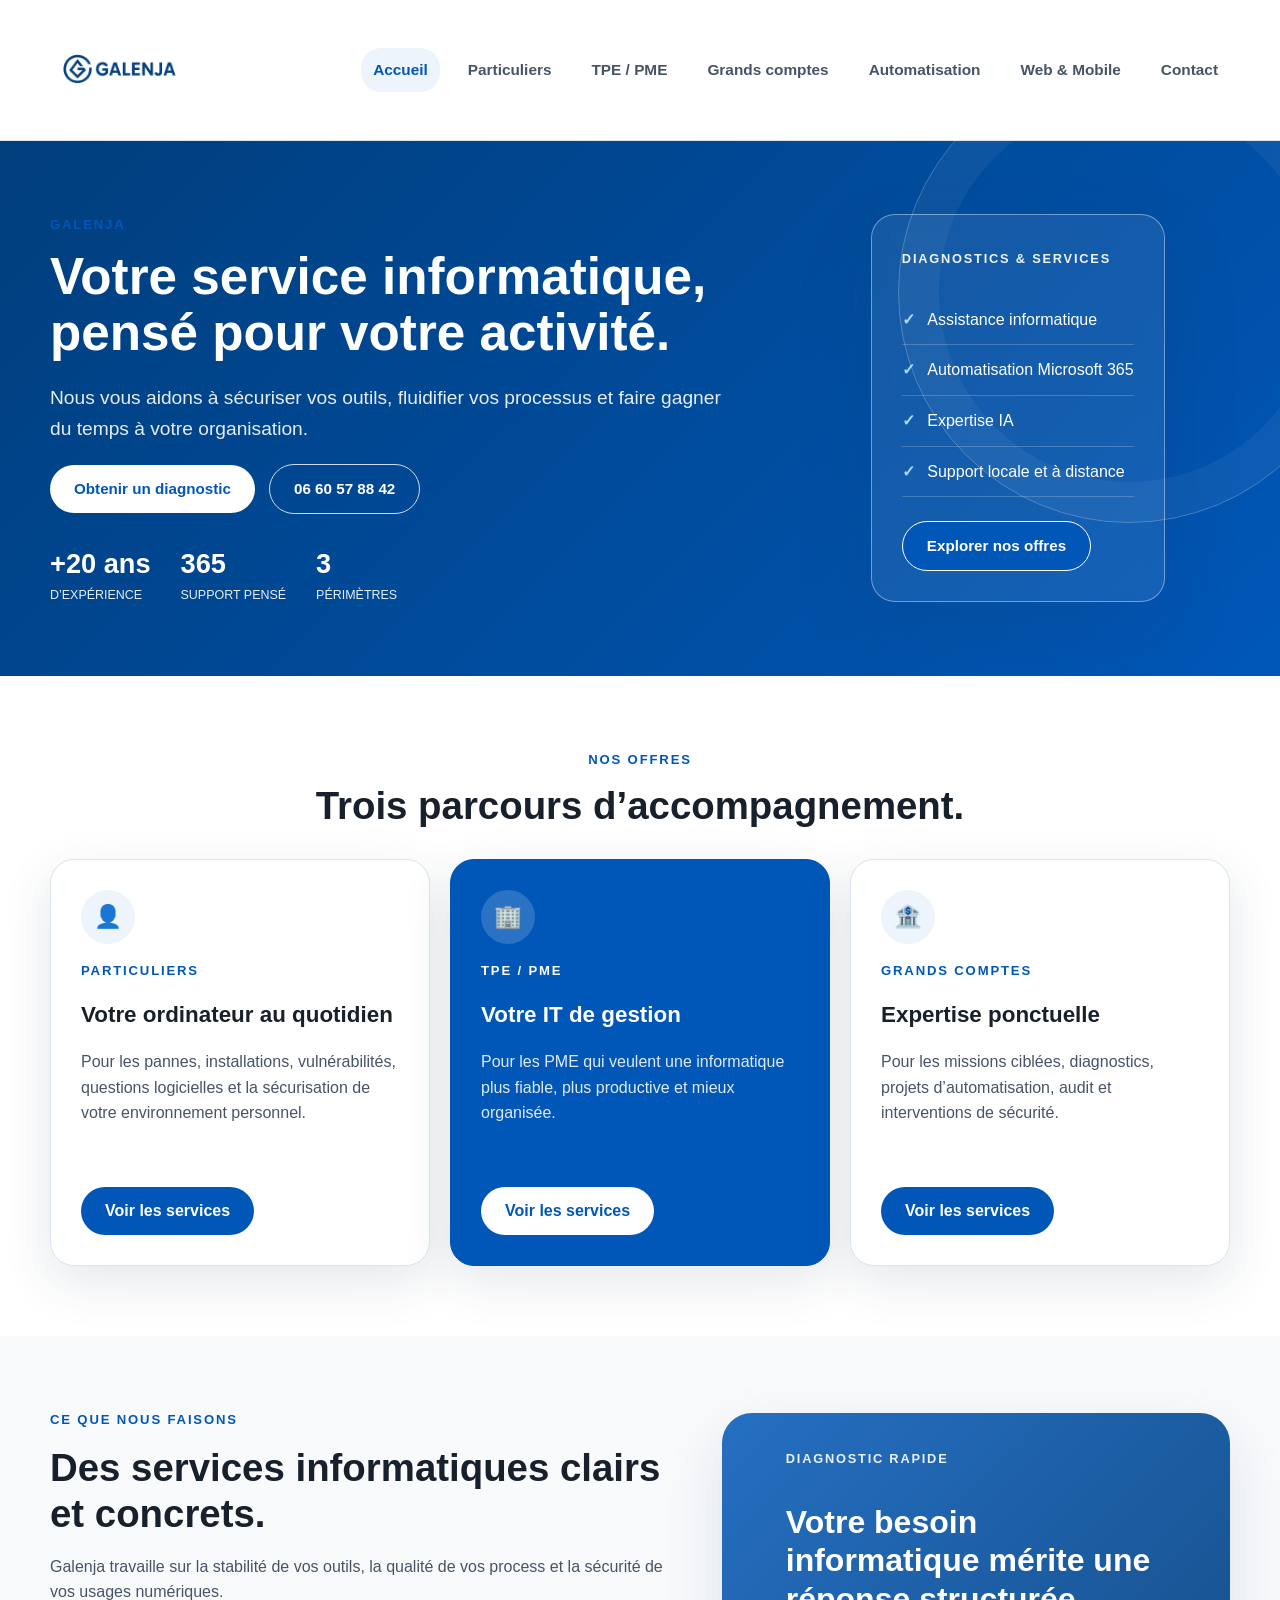
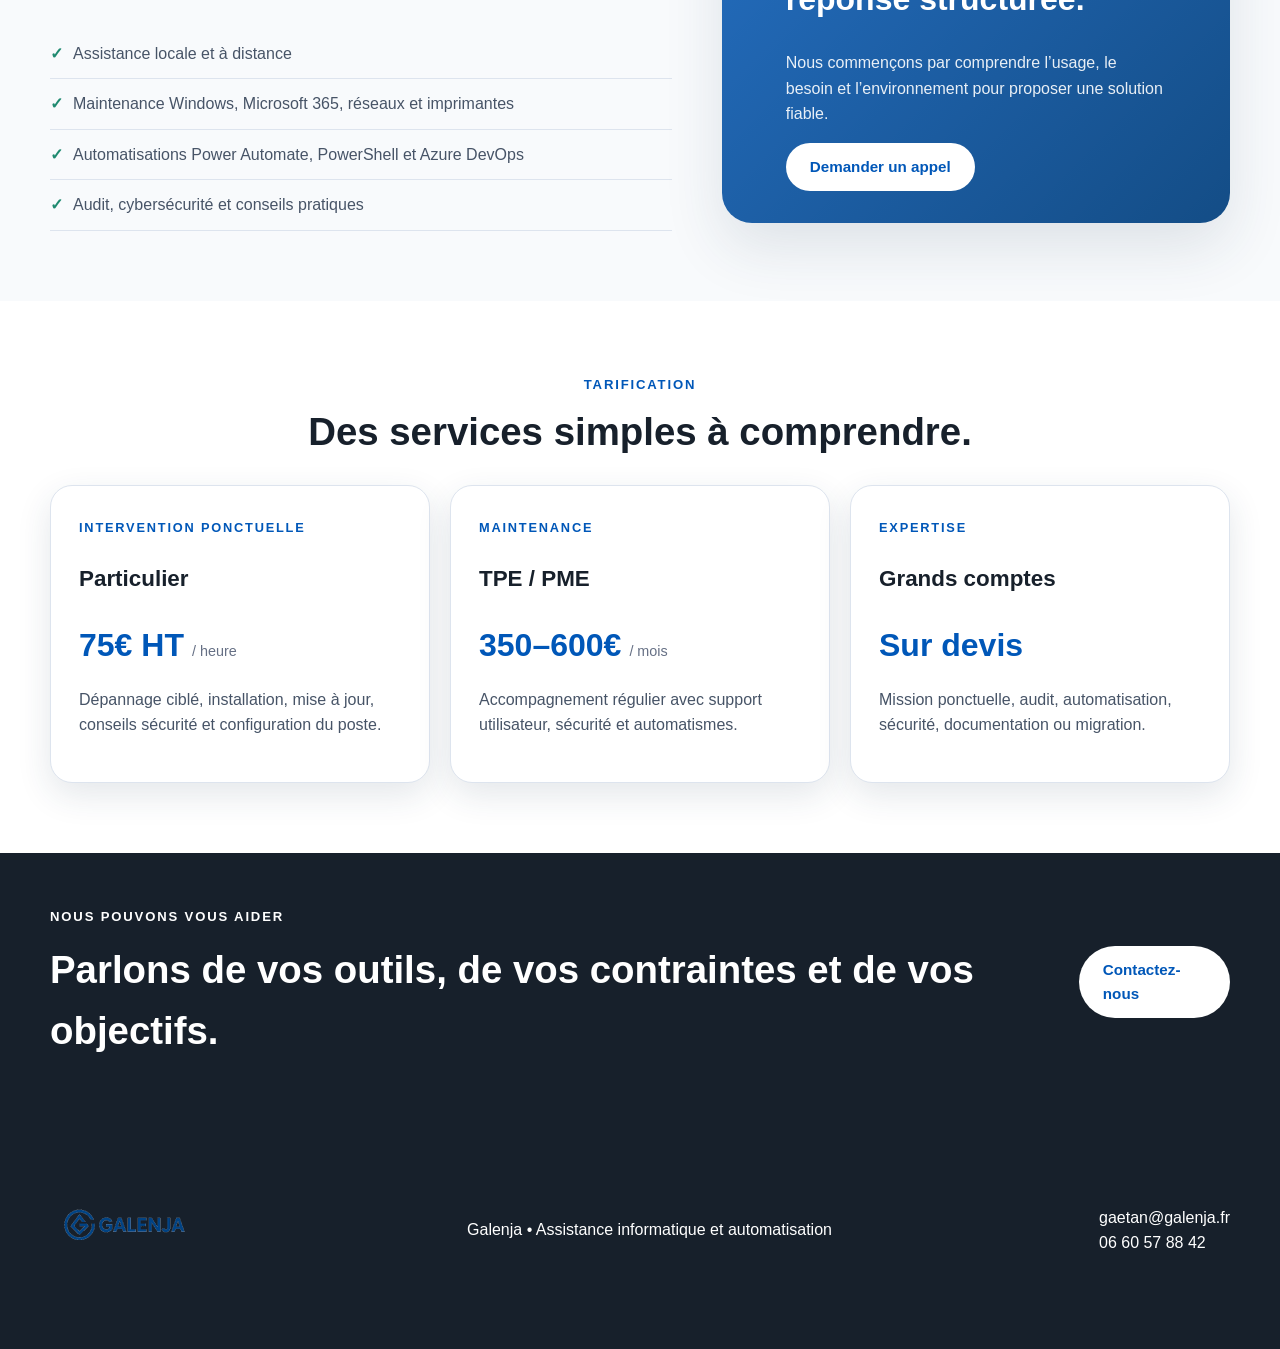
==== index.html @ 0aceab32 "Site update: services, tarifs, navigation, ajout Web & Mobile" ====
<!doctype html>
<html lang="fr">
<head>
  <meta charset="utf-8"/>
  <meta name="viewport" content="width=device-width, initial-scale=1"/>
  <meta name="description" content="Galenja accompagne les particuliers, les TPE/PME et les grands comptes avec des services informatiques, sécurité, assistance locale et automatisation Microsoft 365."/>
  <title>Galenja — Services informatiques</title>
  <link rel="stylesheet" href="styles.css"/>
</head>
<body>
<header class="site-header">
  <div class="container nav-wrap">
    <a class="brand" href="index.html" aria-label="Galenja">
      <img src="assets/img/logo.png" alt="Galenja"/>
    </a>
    <nav class="main-nav" aria-label="Navigation principale">
      <a class="active" href="index.html">Accueil</a>
      <a href="particuliers.html">Particuliers</a>
      <a href="tpe-pme.html">TPE / PME</a>
      <a href="grands-comptes.html">Grands comptes</a>
      <a href="automation.html">Automatisation</a>
      <a href="web-mobile-social.html">Web & Mobile</a>
      <a href="contact.html">Contact</a>
    </nav>
  </div>
</header>

<section class="hero">
  <div class="container hero-grid">
    <div class="hero-copy">
      <span class="label">Galenja</span>
      <h1>Votre service informatique, pensé pour votre activité.</h1>
      <p class="hero-lead">Nous vous aidons à sécuriser vos outils, fluidifier vos processus et faire gagner du temps à votre organisation.</p>
      <div class="hero-actions">
        <a class="btn btn-primary" href="contact.html">Obtenir un diagnostic</a>
        <a class="btn btn-ghost" href="tel:+33660578842">06 60 57 88 42</a>
      </div>
      <div class="hero-proof">
        <span><strong>+20 ans</strong><small>d’expérience</small></span>
        <span><strong>365</strong><small>support pensé</small></span>
        <span><strong>3</strong><small>périmètres</small></span>
      </div>
    </div>
    <div class="hero-panel">
      <div class="hero-panel-card">
        <span class="mini-title">Diagnostics & services</span>
        <ul class="check-list">
          <li>Assistance informatique</li>
          <li>Automatisation Microsoft 365</li>
          <li>Expertise IA</li>
          <li>Support locale et à distance</li>
        </ul>
        <a class="btn btn-secondary" href="particuliers.html">Explorer nos offres</a>
      </div>
    </div>
  </div>
</section>

<main>
  <section class="section">
    <div class="container">
      <div class="section-head centered">
        <span class="label">Nos offres</span>
        <h2>Trois parcours d’accompagnement.</h2>
      </div>
      <div class="segment-grid">
        <article class="segment-card">
          <span class="segment-icon">👤</span>
          <span class="segment-label">Particuliers</span>
          <h3>Votre ordinateur au quotidien</h3>
          <p>Pour les pannes, installations, vulnérabilités, questions logicielles et la sécurisation de votre environnement personnel.</p>
          <a class="card-link" href="particuliers.html">Voir les services</a>
        </article>

        <article class="segment-card highlighted">
          <span class="segment-icon">🏢</span>
          <span class="segment-label">TPE / PME</span>
          <h3>Votre IT de gestion</h3>
          <p>Pour les PME qui veulent une informatique plus fiable, plus productive et mieux organisée.</p>
          <a class="card-link light" href="tpe-pme.html">Voir les services</a>
        </article>

        <article class="segment-card">
          <span class="segment-icon">🏦</span>
          <span class="segment-label">Grands comptes</span>
          <h3>Expertise ponctuelle</h3>
          <p>Pour les missions ciblées, diagnostics, projets d’automatisation, audit et interventions de sécurité.</p>
          <a class="card-link" href="grands-comptes.html">Voir les services</a>
        </article>
      </div>
    </div>
  </section>

  <section class="section alt-bg">
    <div class="container two-column">
      <div>
        <span class="label">Ce que nous faisons</span>
        <h2>Des services informatiques clairs et concrets.</h2>
        <p>Galenja travaille sur la stabilité de vos outils, la qualité de vos process et la sécurité de vos usages numériques.</p>
        <ul class="feature-list">
          <li>Assistance locale et à distance</li>
          <li>Maintenance Windows, Microsoft 365, réseaux et imprimantes</li>
          <li>Automatisations Power Automate, PowerShell et Azure DevOps</li>
          <li>Audit, cybersécurité et conseils pratiques</li>
        </ul>
      </div>
      <div class="image-card">
        <div class="image-text">
          <span class="mini-title">Diagnostic rapide</span>
          <h3>Votre besoin informatique mérite une réponse structurée.</h3>
          <p>Nous commençons par comprendre l’usage, le besoin et l’environnement pour proposer une solution fiable.</p>
          <a class="btn btn-primary compact" href="contact.html">Demander un appel</a>
        </div>
      </div>
    </div>
  </section>

  <section class="section">
    <div class="container">
      <div class="section-head centered">
        <span class="label">Tarification</span>
        <h2>Des services simples à comprendre.</h2>
      </div>
      <div class="pricing-grid">
        <article class="price-card">
          <span class="price-label">Intervention ponctuelle</span>
          <h3>Particulier</h3>
          <div class="price"><span>75€ HT</span><small>/ heure</small></div>
          <p>Dépannage ciblé, installation, mise à jour, conseils sécurité et configuration du poste.</p>
        </article>
        <article class="price-card">
          <span class="price-label">Maintenance</span>
          <h3>TPE / PME</h3>
          <div class="price"><span>350–600€</span><small>/ mois</small></div>
          <p>Accompagnement régulier avec support utilisateur, sécurité et automatismes.</p>
        </article>
        <article class="price-card">
          <span class="price-label">Expertise</span>
          <h3>Grands comptes</h3>
          <div class="price"><span>Sur devis</span></div>
          <p>Mission ponctuelle, audit, automatisation, sécurité, documentation ou migration.</p>
        </article>
      </div>
    </div>
  </section>

  <section class="cta-band">
    <div class="container cta-band-content">
      <div>
        <span class="label light">Nous pouvons vous aider</span>
        <h2>Parlons de vos outils, de vos contraintes et de vos objectifs.</h2>
      </div>
      <a class="btn btn-light" href="contact.html">Contactez-nous</a>
    </div>
  </section>
</main>

<footer class="site-footer">
  <div class="container footer-grid">
    <div>
      <a href="index.html"><img class="footer-logo" src="assets/img/logo.png" alt="Galenja" /></a>
    </div>
    <div>
      <p>Galenja • Assistance informatique et automatisation</p>
    </div>
    <div>
      <a href="mailto:gaetan@galenja.fr">gaetan@galenja.fr</a><br/>
      <a href="tel:+33660578842">06 60 57 88 42</a>
    </div>
  </div>
</footer>
</body>
</html>
---- styles.css ----
* {
  box-sizing: border-box;
}

:root {
  --primary: #0057b8;
  --primary-dark: #003e7c;
  --primary-soft: #eef4fb;
  --ink: #17202b;
  --text: #475467;
  --muted: #667085;
  --line: #dde4ee;
  --light: #f8fafc;
  --paper: #ffffff;
  --success: #1f8a70;
  --shadow: rgba(34, 55, 86, 0.12);
  --font: "Inter", "Segoe UI", Arial, sans-serif;
}

body {
  margin: 0;
  font-family: var(--font);
  color: var(--text);
  background: var(--light);
  line-height: 1.6;
}

a {
  color: var(--primary);
  text-decoration: none;
}

a:hover {
  color: var(--primary-dark);
}

img {
  max-width: 100%;
}

.container {
  width: min(1180px, calc(100% - 80px));
  margin: 0 auto;
}

.site-header {
  background: var(--paper);
  border-bottom: 1px solid var(--line);
  position: sticky;
  top: 0;
  z-index: 10;
}

.nav-wrap {
  display: flex;
  align-items: center;
  justify-content: space-between;
  min-height: 90px;
}

.brand {
  display: flex;
  align-items: center;
}

.brand img {
  width: 140px;
}

.main-nav {
  display: flex;
  align-items: center;
  gap: 16px;
  flex-wrap: wrap;
}

.main-nav a {
  color: var(--text);
  font-weight: 700;
  font-size: 0.96rem;
  padding: 10px 12px;
  border-radius: 20px;
}

.main-nav a.active,
.main-nav a:hover {
  color: var(--primary);
  background: var(--primary-soft);
}

.hero {
  background: linear-gradient(135deg, var(--primary-dark), var(--primary));
  color: var(--paper);
  padding: 70px 0;
  position: relative;
  overflow: hidden;
}

.hero::after {
  content: "";
  position: absolute;
  width: 460px;
  height: 460px;
  border-radius: 50%;
  border: 1px solid rgba(255,255,255,0.25);
  right: -80px;
  top: -80px;
  box-shadow: inset 0 0 0 40px rgba(255,255,255,0.05);
}

.hero-grid {
  display: grid;
  grid-template-columns: 1.5fr 0.9fr;
  align-items: center;
  gap: 48px;
}

.hero-copy h1 {
  color: var(--paper);
  font-size: clamp(3rem, 4vw, 4rem);
  line-height: 1.1;
  margin: 12px 0 22px;
  font-weight: 800;
}

.hero-lead {
  color: rgba(255,255,255,0.9);
  font-size: 1.2rem;
  max-width: 680px;
}

.hero-actions {
  display: flex;
  align-items: center;
  gap: 14px;
  flex-wrap: wrap;
}

.btn {
  display: inline-flex;
  align-items: center;
  justify-content: center;
  gap: 8px;
  min-height: 44px;
  padding: 12px 24px;
  border-radius: 999px;
  font-weight: 800;
  font-size: 0.95rem;
  transition: 0.2s ease all;
}

.btn-primary {
  background: var(--paper);
  color: var(--primary);
}

.btn-primary:hover {
  background: var(--primary-soft);
}

.btn-ghost {
  border: 1px solid rgba(255,255,255,0.8);
  color: var(--paper);
  background: transparent;
}

.btn-secondary {
  background: var(--primary);
  color: var(--paper);
  border: 1px solid var(--paper);
}

.btn-light {
  background: var(--paper);
  color: var(--primary);
}

.hero-proof {
  margin-top: 28px;
  display: flex;
  align-items: center;
  gap: 30px;
  flex-wrap: wrap;
}

.hero-proof span {
  display: flex;
  flex-direction: column;
}

.hero-proof strong {
  color: var(--paper);
  font-size: 1.7rem;
}

.hero-proof small {
  color: rgba(255,255,255,0.9);
  font-size: 0.78rem;
  text-transform: uppercase;
}

.hero-panel {
  display: flex;
  align-items: center;
  justify-content: center;
}

.hero-panel-card {
  background: rgba(255,255,255,0.08);
  border: 1px solid rgba(255,255,255,0.4);
  border-radius: 24px;
  padding: 30px;
  backdrop-filter: blur(8px);
  box-shadow: 0 30px 80px var(--shadow);
}

.mini-title {
  font-size: 0.8rem;
  font-weight: 900;
  text-transform: uppercase;
  letter-spacing: 0.14em;
  color: var(--primary-soft);
}

.check-list {
  list-style: none;
  padding: 0;
  margin: 24px 0;
}

.check-list li {
  color: var(--paper);
  border-bottom: 1px solid rgba(255,255,255,0.2);
  padding: 12px 0;
  font-size: 1rem;
}

.check-list li::before {
  content: "✓ ";
  color: #a8d7ff;
  font-weight: bold;
  margin-right: 8px;
}

.label {
  display: inline-block;
  color: var(--primary);
  font-size: 0.82rem;
  font-weight: 900;
  letter-spacing: 0.14em;
  text-transform: uppercase;
}

.label.light {
  color: var(--paper);
}

.section {
  padding: 70px 0;
  background: var(--paper);
}

.alt-bg {
  background: var(--light);
}

.section-head {
  max-width: 760px;
  margin-bottom: 30px;
}

.section-head.centered {
  text-align: center;
  margin-left: auto;
  margin-right: auto;
}

.section-head h2 {
  color: var(--ink);
  font-size: clamp(2rem, 3vw, 2.8rem);
  line-height: 1.2;
  margin: 12px 0 0;
}

.segment-grid {
  display: grid;
  grid-template-columns: repeat(3, minmax(0, 1fr));
  gap: 20px;
}

.segment-card {
  background: var(--paper);
  border: 1px solid var(--line);
  border-radius: 24px;
  padding: 30px;
  box-shadow: 0 16px 50px var(--shadow);
}

.segment-card.highlighted {
  background: var(--primary);
  color: var(--paper);
  border-color: var(--primary);
}

.segment-card.highlighted .segment-label,
.segment-card.highlighted h3,
.segment-card.highlighted p {
  color: var(--paper);
}

.segment-icon {
  display: inline-flex;
  align-items: center;
  justify-content: center;
  width: 54px;
  height: 54px;
  border-radius: 50%;
  background: var(--primary-soft);
  color: var(--primary);
  font-size: 1.4rem;
  margin-bottom: 16px;
}

.segment-card.highlighted .segment-icon {
  background: rgba(255,255,255,0.16);
  color: var(--paper);
}

.segment-label {
  display: block;
  color: var(--primary);
  font-size: 0.82rem;
  font-weight: 900;
  letter-spacing: 0.14em;
  text-transform: uppercase;
}

.segment-card h3 {
  color: var(--ink);
  font-size: 1.4rem;
  margin: 16px 0 10px;
}

.segment-card p {
  color: var(--text);
  min-height: 110px;
}

.segment-card.highlighted p {
  color: rgba(255,255,255,0.88);
}

.card-link {
  display: inline-flex;
  align-items: center;
  justify-content: center;
  padding: 11px 24px;
  margin-top: 12px;
  border-radius: 999px;
  background: var(--primary);
  color: var(--paper);
  font-weight: 800;
}

.card-link.light {
  background: var(--paper);
  color: var(--primary);
}

.card-link:hover {
  background: var(--primary-dark);
}

.two-column {
  display: grid;
  grid-template-columns: 1.1fr 0.9fr;
  align-items: center;
  gap: 50px;
}

.two-column h2 {
  color: var(--ink);
  font-size: clamp(2rem, 3vw, 2.6rem);
  line-height: 1.2;
  margin: 14px 0;
}

.feature-list {
  list-style: none;
  padding: 0;
  margin: 24px 0 0;
}

.feature-list li {
  border-bottom: 1px solid var(--line);
  padding: 12px 0;
  color: var(--text);
}

.feature-list li::before {
  content: "✓";
  color: var(--success);
  font-weight: 900;
  margin-right: 10px;
}

.image-card {
  background-image: linear-gradient(135deg, rgba(0,87,184,0.85), rgba(0,62,124,0.92));
  border-radius: 30px;
  min-height: 320px;
  display: flex;
  align-items: center;
  justify-content: center;
  padding: 32px;
  box-shadow: 0 24px 60px var(--shadow);
}

.image-text {
  color: var(--paper);
  max-width: 380px;
}

.image-text h3 {
  color: var(--paper);
  font-size: 2rem;
  line-height: 1.2;
}

.image-text p {
  color: rgba(255,255,255,0.9);
}

.image-text .mini-title {
  color: rgba(255,255,255,0.9);
}

.pricing-grid {
  display: grid;
  grid-template-columns: repeat(3, minmax(0, 1fr));
  gap: 20px;
}

.price-card {
  background: var(--paper);
  border: 1px solid var(--line);
  border-radius: 22px;
  padding: 28px;
  box-shadow: 0 12px 34px var(--shadow);
}

.price-card h3 {
  font-size: 1.4rem;
  color: var(--ink);
  margin-top: 22px;
}

.price-label {
  color: var(--primary);
  font-size: 0.8rem;
  font-weight: 900;
  letter-spacing: 0.14em;
  text-transform: uppercase;
}

.price {
  display: flex;
  align-items: baseline;
  gap: 8px;
  margin: 14px 0 12px;
  color: var(--primary);
}

.price span {
  font-size: 2rem;
  font-weight: 900;
}

.price small {
  color: var(--muted);
  font-size: 0.9rem;
}

.cta-band {
  background: var(--ink);
  color: var(--paper);
  padding: 50px 0;
}

.cta-band-content {
  display: flex;
  align-items: center;
  justify-content: space-between;
  gap: 30px;
}

.cta-band h2 {
  color: var(--paper);
  font-size: clamp(2rem, 3vw, 2.4rem);
  margin: 10px 0 0;
}

.btn-light {
  background: var(--paper);
  color: var(--primary);
}

.page-hero {
  padding: 80px 0;
  color: var(--paper);
  background: var(--primary);
}

.page-hero .container {
  max-width: 880px;
}

.page-hero h1 {
  color: var(--paper);
  font-size: clamp(2.6rem, 4vw, 3.7rem);
  line-height: 1.17;
  margin: 16px 0 20px;
}

.page-hero p {
  color: rgba(255,255,255,0.88);
  font-size: 1.08rem;
}

.page-hero-automation {
  background: linear-gradient(135deg, var(--primary-dark), var(--primary));
}

.page-hero .container.smaller {
  max-width: 820px;
}

.one-thirds {
  grid-template-columns: repeat(3, minmax(0, 1fr));
}

.white-card,
.section,
.container,
.page-hero {
  position: relative;
}

.page-hero-particuliers {
  background: linear-gradient(135deg, var(--primary), #123056);
}

.page-hero-pme {
  background: linear-gradient(135deg, var(--primary-dark), var(--primary));
}

.page-hero-grands {
  background: linear-gradient(135deg, var(--ink), var(--primary));
}

.split {
  display: grid;
  grid-template-columns: 1fr 1fr;
  align-items: center;
  gap: 50px;
}

.split h2 {
  color: var(--ink);
  font-size: clamp(2rem, 3vw, 2.5rem);
  line-height: 1.2;
  margin: 14px 0;
}

.text-card {
  background: var(--paper);
  border: 1px solid var(--line);
  border-radius: 24px;
  padding: 30px;
  box-shadow: 0 20px 50px var(--shadow);
}

.text-card h3 {
  color: var(--ink);
  font-size: 1.7rem;
}

.process {
  background: var(--paper);
}

.steps {
  display: grid;
  grid-template-columns: repeat(3, minmax(0,1fr));
  gap: 20px;
}

.step {
  background: var(--light);
  border: 1px solid var(--line);
  border-radius: 20px;
  padding: 26px;
}

.step-number {
  display: inline-flex;
  align-items: center;
  justify-content: center;
  width: 50px;
  height: 50px;
  border-radius: 50%;
  background: var(--primary);
  color: var(--paper);
  font-weight: 900;
}

.step h3 {
  color: var(--ink);
  font-size: 1.2rem;
  margin: 16px 0 12px;
}

.site-footer {
  background: var(--ink);
  color: var(--paper);
  padding: 40px 0;
}

.footer-grid {
  display: flex;
  align-items: center;
  justify-content: space-between;
  gap: 20px;
}

.site-footer p,
.site-footer a {
  color: var(--paper);
}

.footer-logo {
  width: 150px;
}

@media (max-width: 960px) {
  .hero-grid,
  .two-column,
  .split,
  .segment-grid,
  .pricing-grid,
  .steps {
    grid-template-columns: 1fr;
  }

  .hero {
    padding: 50px 0;
  }

  .nav-wrap,
  .footer-grid,
  .cta-band-content {
    align-items: flex-start;
    flex-wrap: wrap;
  }

  .main-nav {
    justify-content: flex-start;
  }
}

.page-hero-local {
  background: linear-gradient(135deg, var(--primary), var(--primary-dark));
}

.page-hero-contact {
  background: linear-gradient(135deg, var(--ink), var(--primary));
}

.contact-list {
  display: flex;
  flex-direction: column;
  gap: 16px;
  margin-top: 28px;
}

.contact-line {
  display: flex;
  align-items: center;
  gap: 16px;
  border-bottom: 1px solid var(--line);
  padding: 14px 0;
}

.contact-label {
  color: var(--primary);
  font-weight: 900;
  text-transform: uppercase;
  letter-spacing: 0.14em;
  font-size: 0.78rem;
  min-width: 110px;
}

.contact-value {
  color: var(--ink);
  font-weight: 700;
}

.contact-value:hover {
  color: var(--primary);
}

.page-hero .btn {
  margin-top: 14px;
}
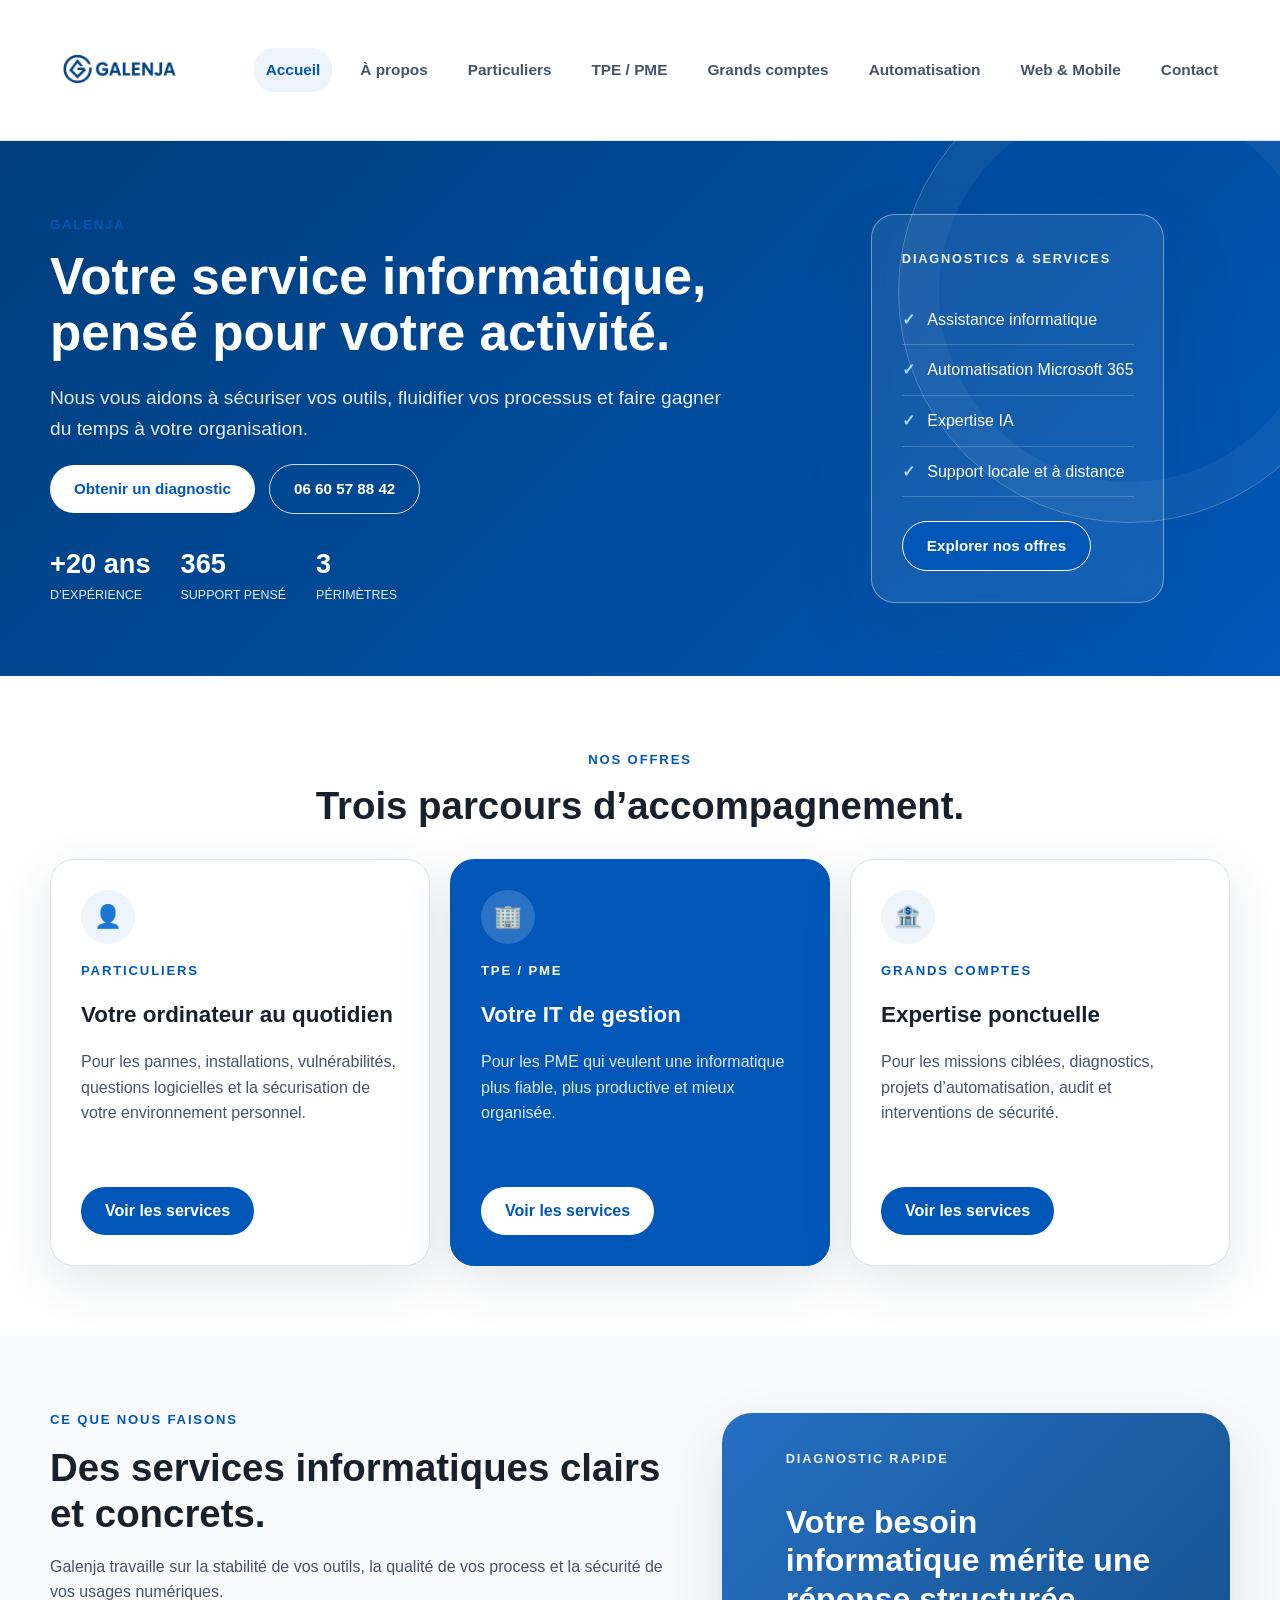
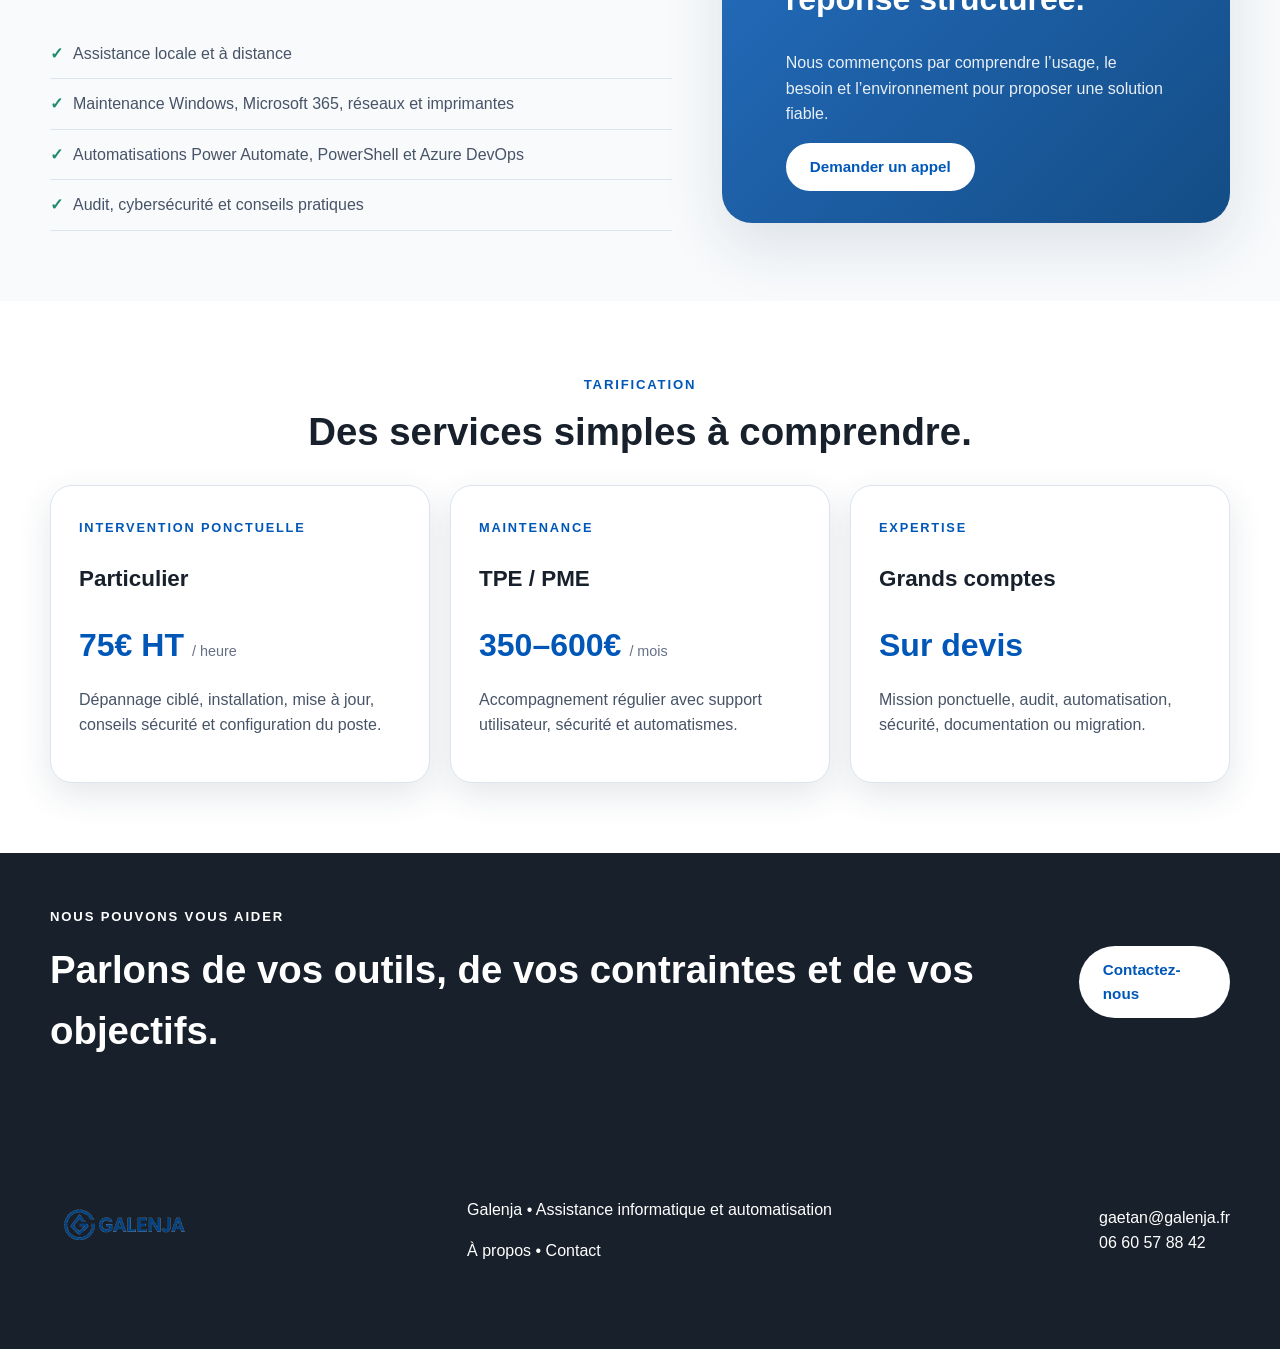
==== commit ff820c8a: "Add link to About page in navigation and footer - Add 'À propos' link in main navigation header (aft" ====
--- a/index.html
+++ b/index.html
@@ -15,6 +15,7 @@
     </a>
     <nav class="main-nav" aria-label="Navigation principale">
       <a class="active" href="index.html">Accueil</a>
+      <a href="about.html">À propos</a>
       <a href="particuliers.html">Particuliers</a>
       <a href="tpe-pme.html">TPE / PME</a>
       <a href="grands-comptes.html">Grands comptes</a>
@@ -162,6 +163,7 @@
     </div>
     <div>
       <p>Galenja • Assistance informatique et automatisation</p>
+      <p><a href="about.html">À propos</a> • <a href="contact.html">Contact</a></p>
     </div>
     <div>
       <a href="mailto:gaetan@galenja.fr">gaetan@galenja.fr</a><br/>
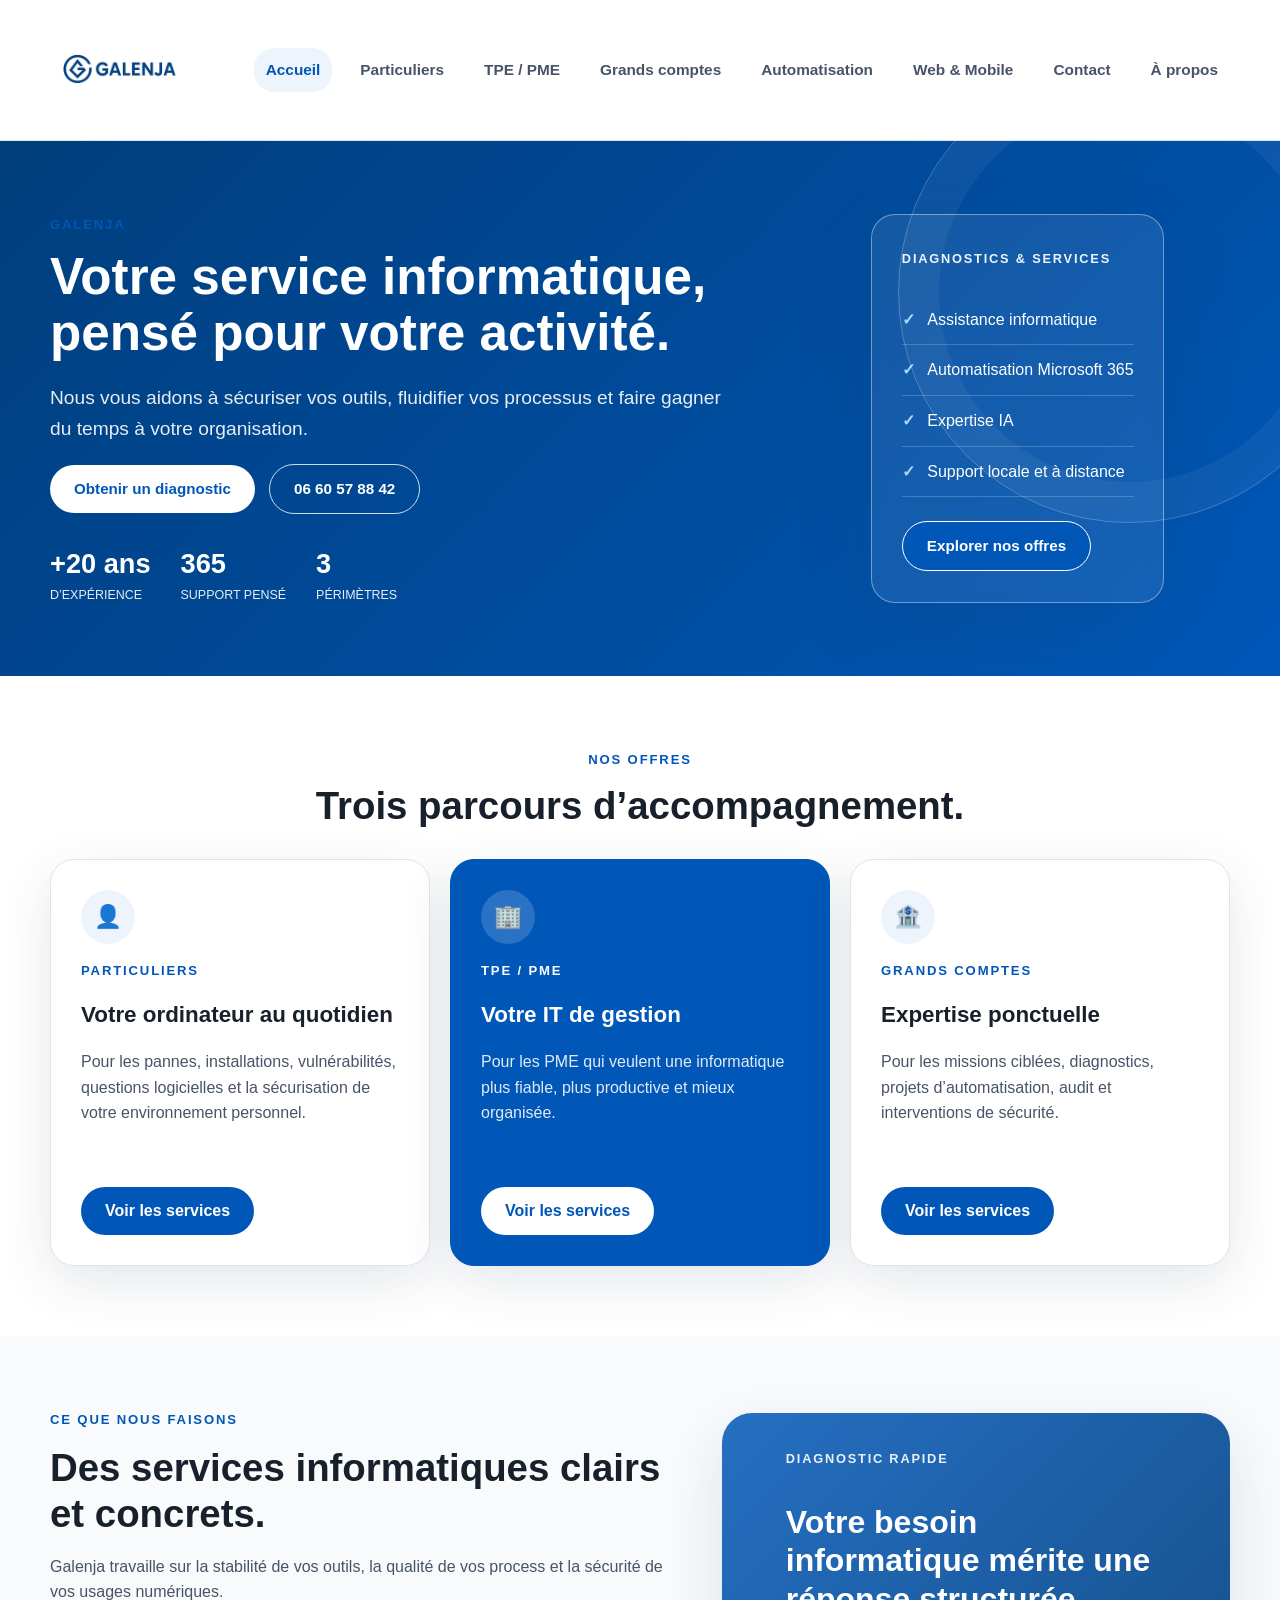
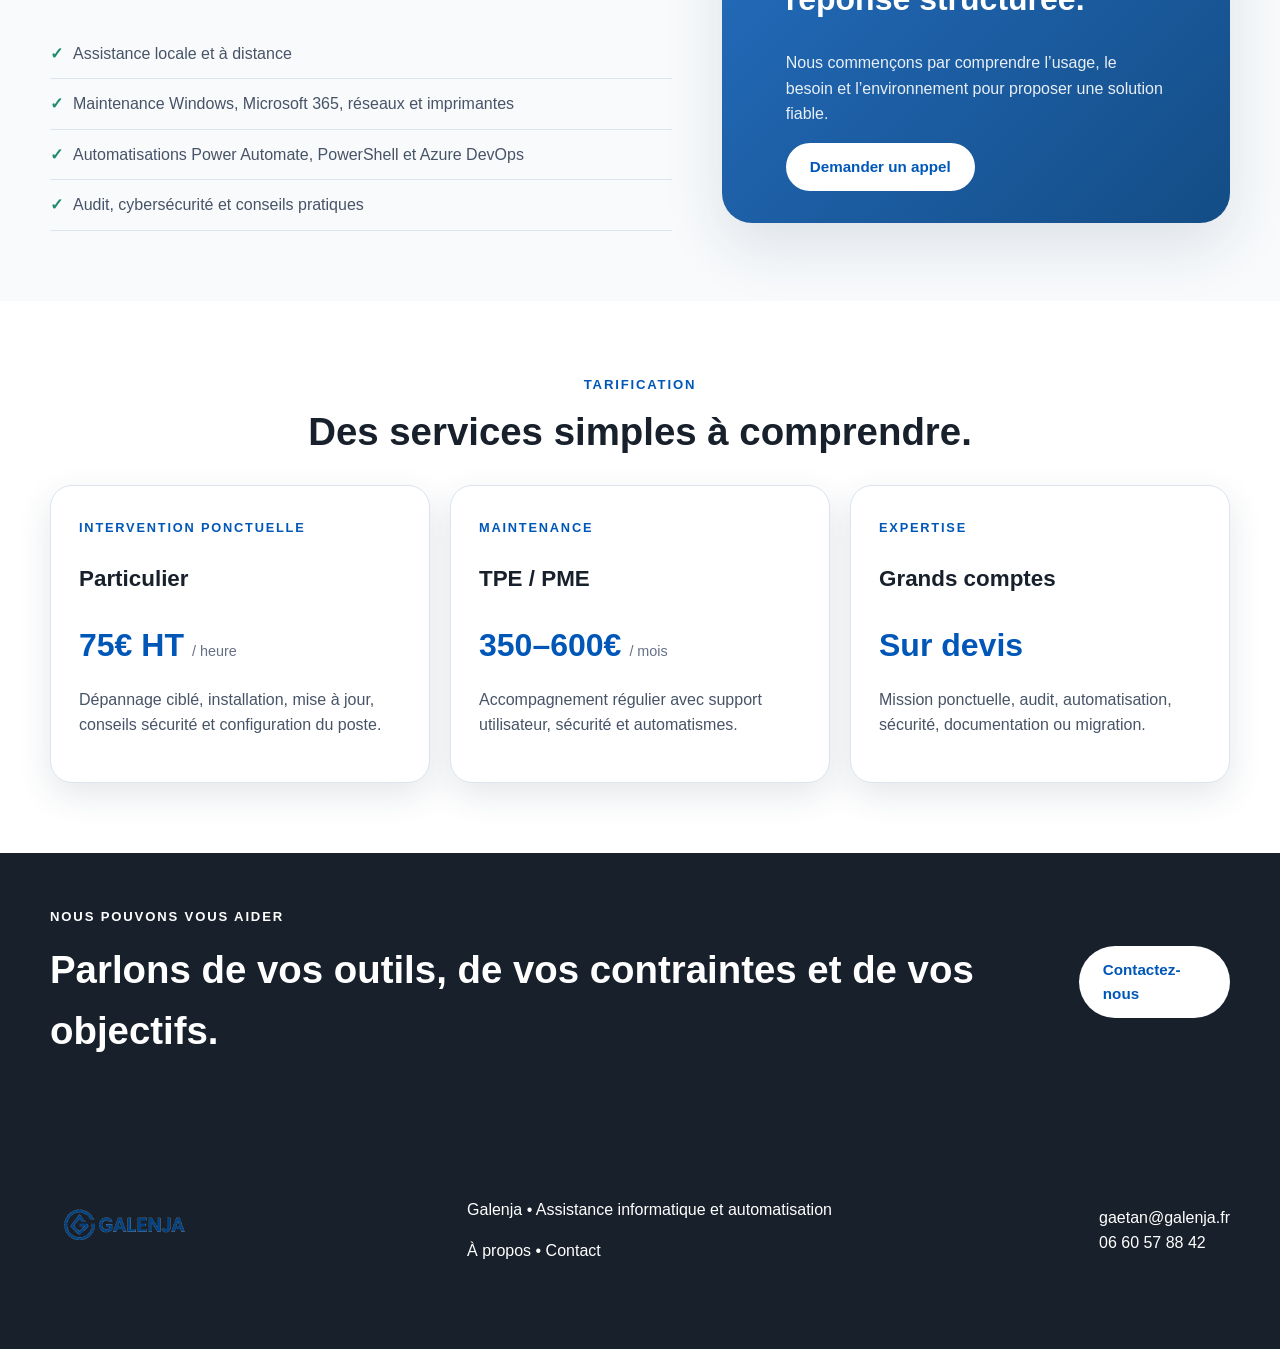
==== commit b53be3bd: "Fix: Move About menu to last position, remove surname, fix display bug - Move 'À propos' link to las" ====
--- a/index.html
+++ b/index.html
@@ -15,13 +15,13 @@
     </a>
     <nav class="main-nav" aria-label="Navigation principale">
       <a class="active" href="index.html">Accueil</a>
-      <a href="about.html">À propos</a>
       <a href="particuliers.html">Particuliers</a>
       <a href="tpe-pme.html">TPE / PME</a>
       <a href="grands-comptes.html">Grands comptes</a>
       <a href="automation.html">Automatisation</a>
       <a href="web-mobile-social.html">Web & Mobile</a>
       <a href="contact.html">Contact</a>
+      <a href="about.html">À propos</a>
     </nav>
   </div>
 </header>
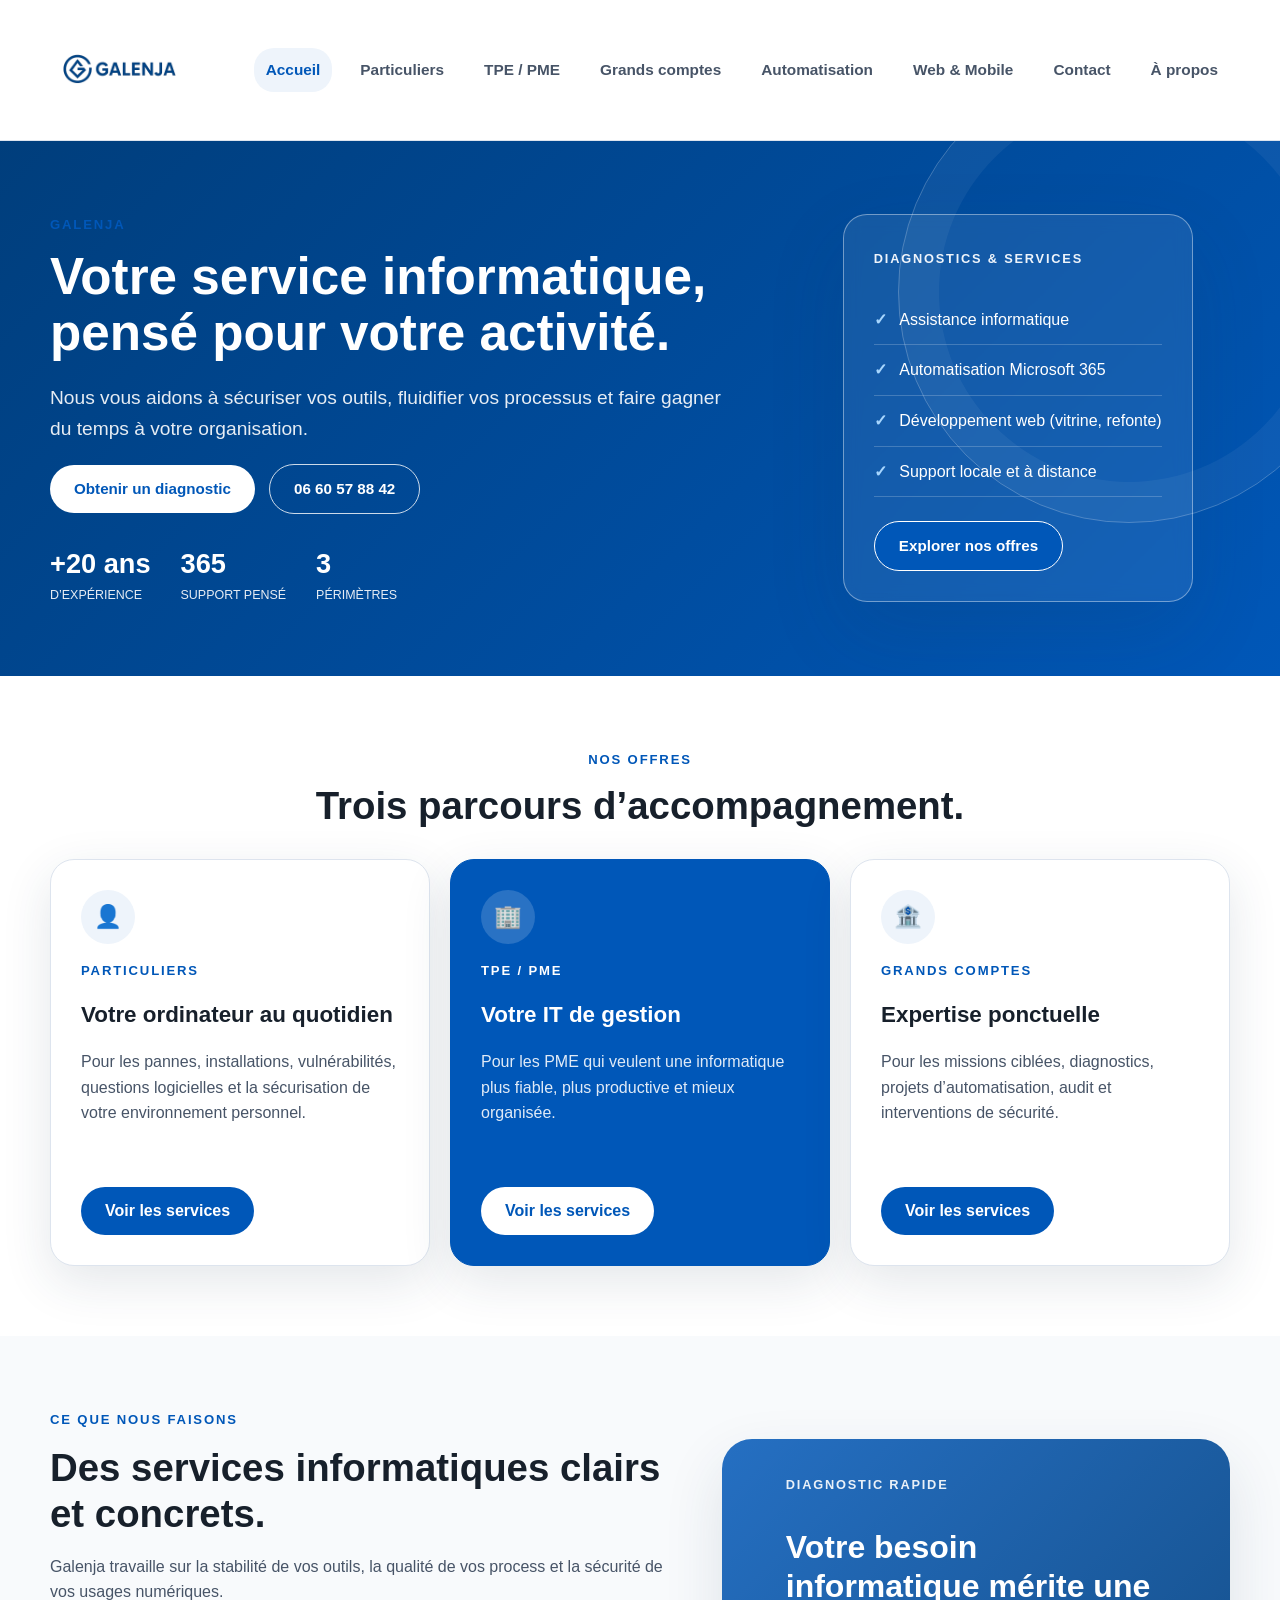
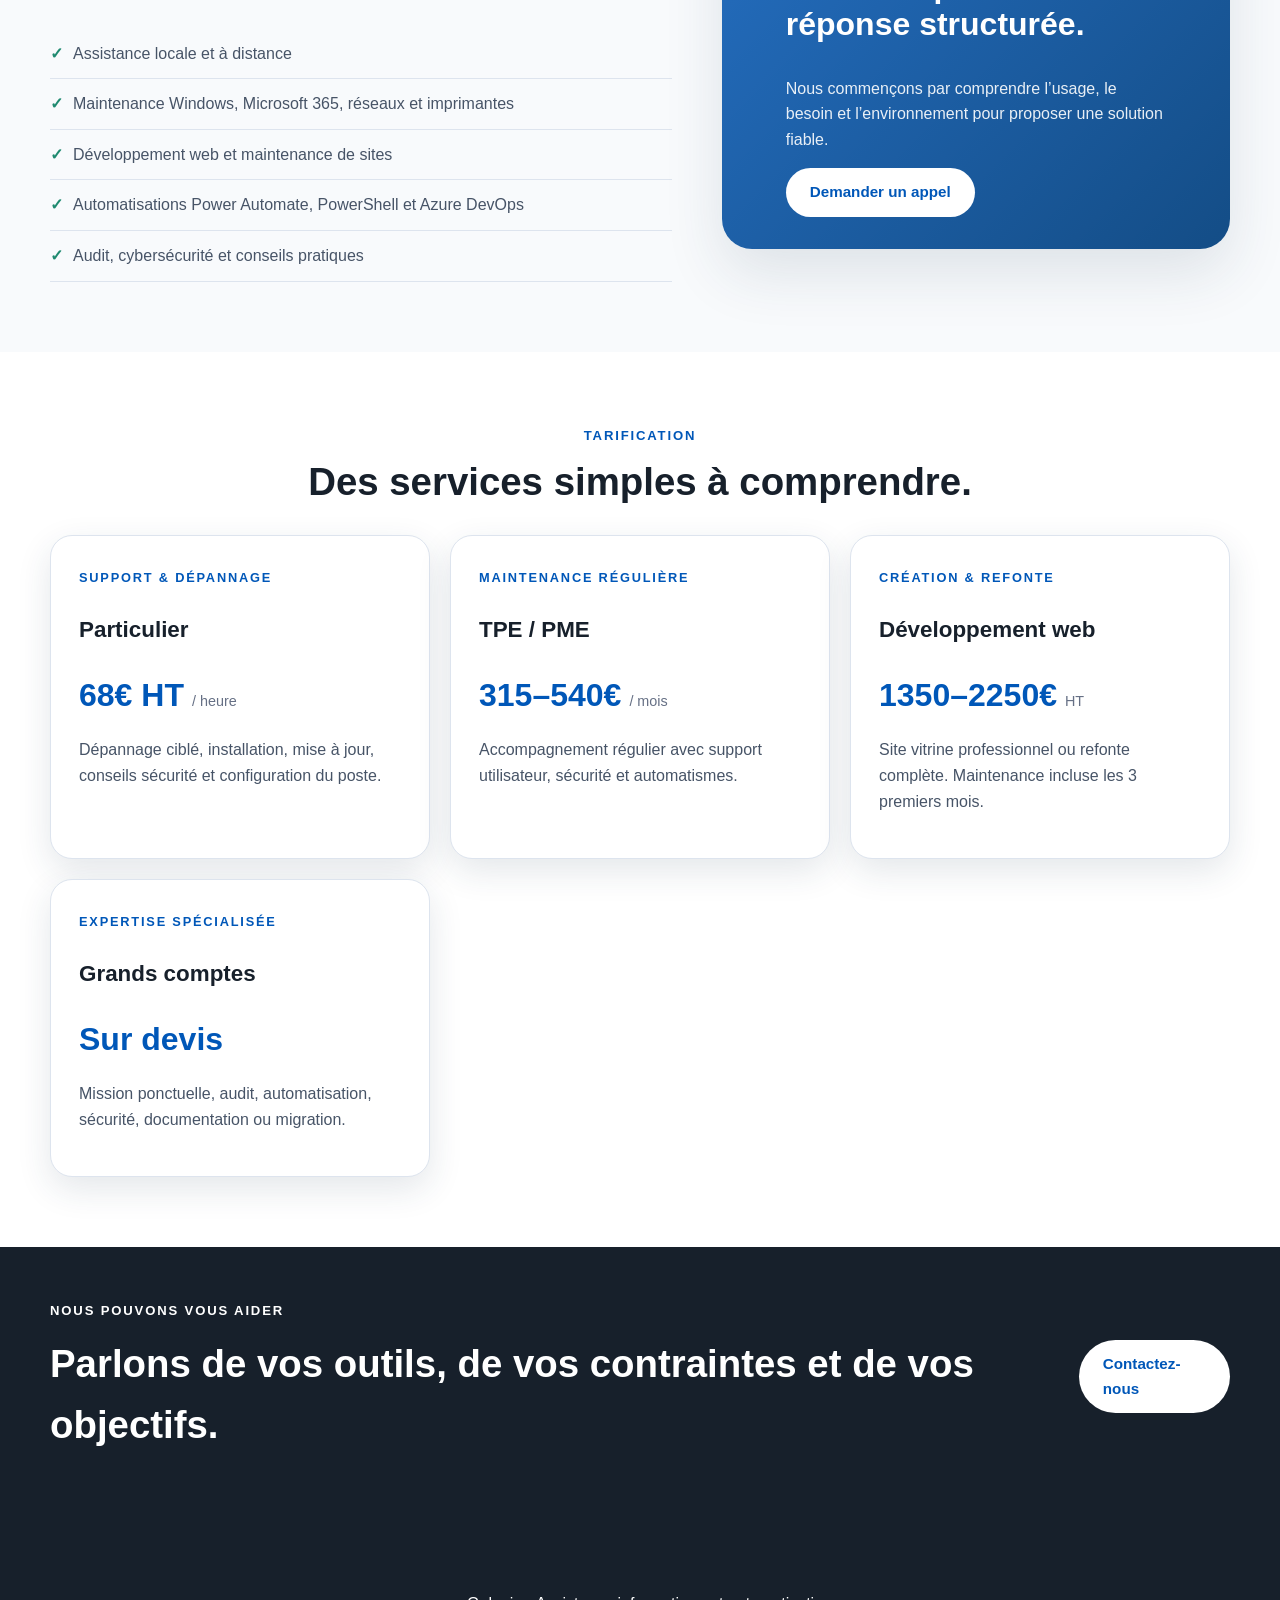
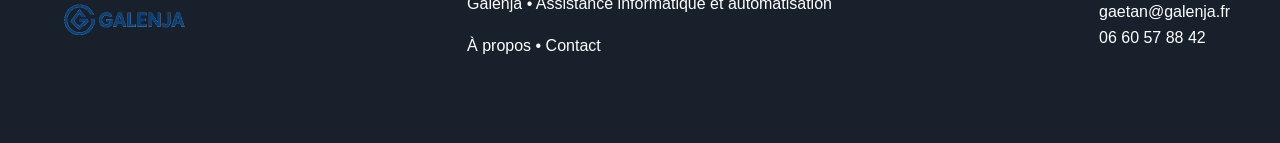
==== commit 7bd53a20: "Add web development services and update pricing to market-10% rates - Added web development services" ====
--- a/index.html
+++ b/index.html
@@ -48,7 +48,7 @@
         <ul class="check-list">
           <li>Assistance informatique</li>
           <li>Automatisation Microsoft 365</li>
-          <li>Expertise IA</li>
+          <li>Développement web (vitrine, refonte)</li>
           <li>Support locale et à distance</li>
         </ul>
         <a class="btn btn-secondary" href="particuliers.html">Explorer nos offres</a>
@@ -100,9 +100,10 @@
         <p>Galenja travaille sur la stabilité de vos outils, la qualité de vos process et la sécurité de vos usages numériques.</p>
         <ul class="feature-list">
           <li>Assistance locale et à distance</li>
-          <li>Maintenance Windows, Microsoft 365, réseaux et imprimantes</li>
-          <li>Automatisations Power Automate, PowerShell et Azure DevOps</li>
-          <li>Audit, cybersécurité et conseils pratiques</li>
+              <li>Maintenance Windows, Microsoft 365, réseaux et imprimantes</li>
+              <li>Développement web et maintenance de sites</li>
+              <li>Automatisations Power Automate, PowerShell et Azure DevOps</li>
+              <li>Audit, cybersécurité et conseils pratiques</li>
         </ul>
       </div>
       <div class="image-card">
@@ -124,19 +125,25 @@
       </div>
       <div class="pricing-grid">
         <article class="price-card">
-          <span class="price-label">Intervention ponctuelle</span>
+          <span class="price-label">Support & Dépannage</span>
           <h3>Particulier</h3>
-          <div class="price"><span>75€ HT</span><small>/ heure</small></div>
+          <div class="price"><span>68€ HT</span><small>/ heure</small></div>
           <p>Dépannage ciblé, installation, mise à jour, conseils sécurité et configuration du poste.</p>
         </article>
         <article class="price-card">
-          <span class="price-label">Maintenance</span>
+          <span class="price-label">Maintenance régulière</span>
           <h3>TPE / PME</h3>
-          <div class="price"><span>350–600€</span><small>/ mois</small></div>
+          <div class="price"><span>315–540€</span><small>/ mois</small></div>
           <p>Accompagnement régulier avec support utilisateur, sécurité et automatismes.</p>
         </article>
         <article class="price-card">
-          <span class="price-label">Expertise</span>
+          <span class="price-label">Création & Refonte</span>
+          <h3>Développement web</h3>
+          <div class="price"><span>1350–2250€</span><small>HT</small></div>
+          <p>Site vitrine professionnel ou refonte complète. Maintenance incluse les 3 premiers mois.</p>
+        </article>
+        <article class="price-card">
+          <span class="price-label">Expertise spécialisée</span>
           <h3>Grands comptes</h3>
           <div class="price"><span>Sur devis</span></div>
           <p>Mission ponctuelle, audit, automatisation, sécurité, documentation ou migration.</p>
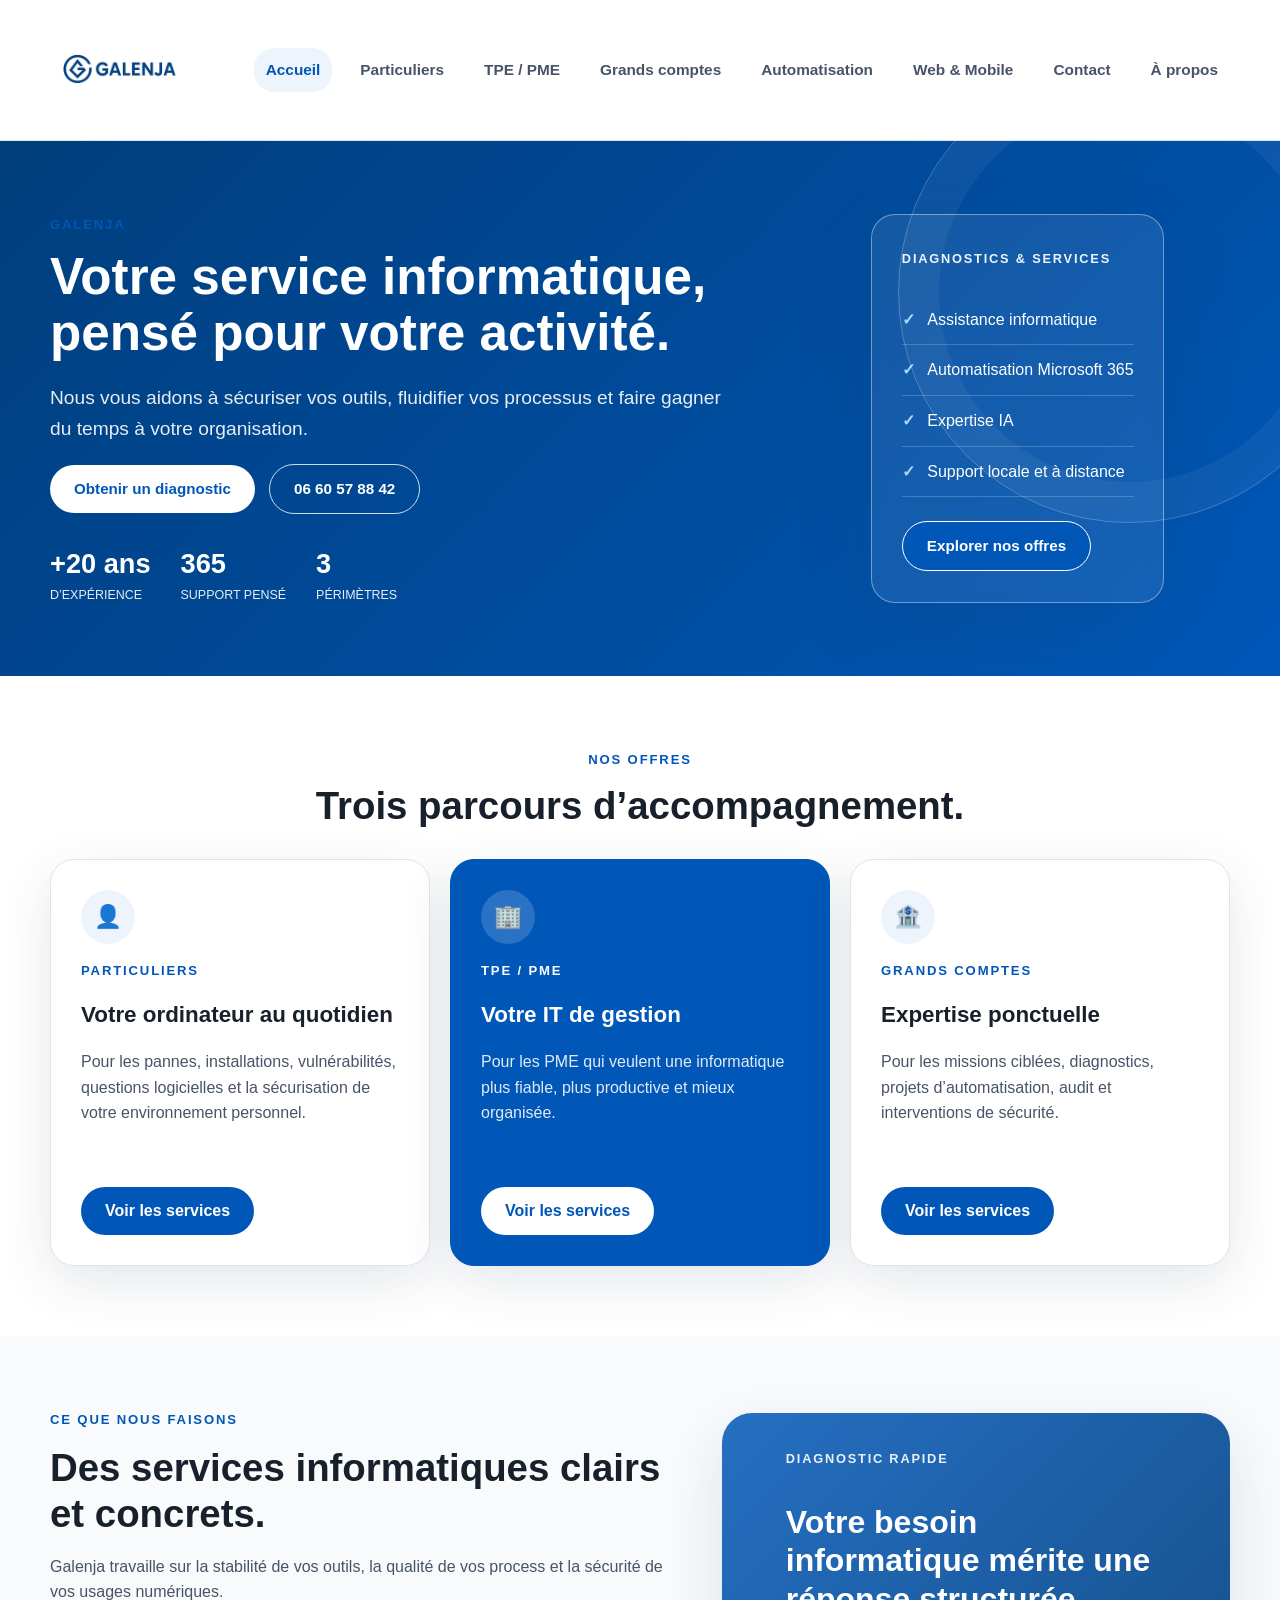
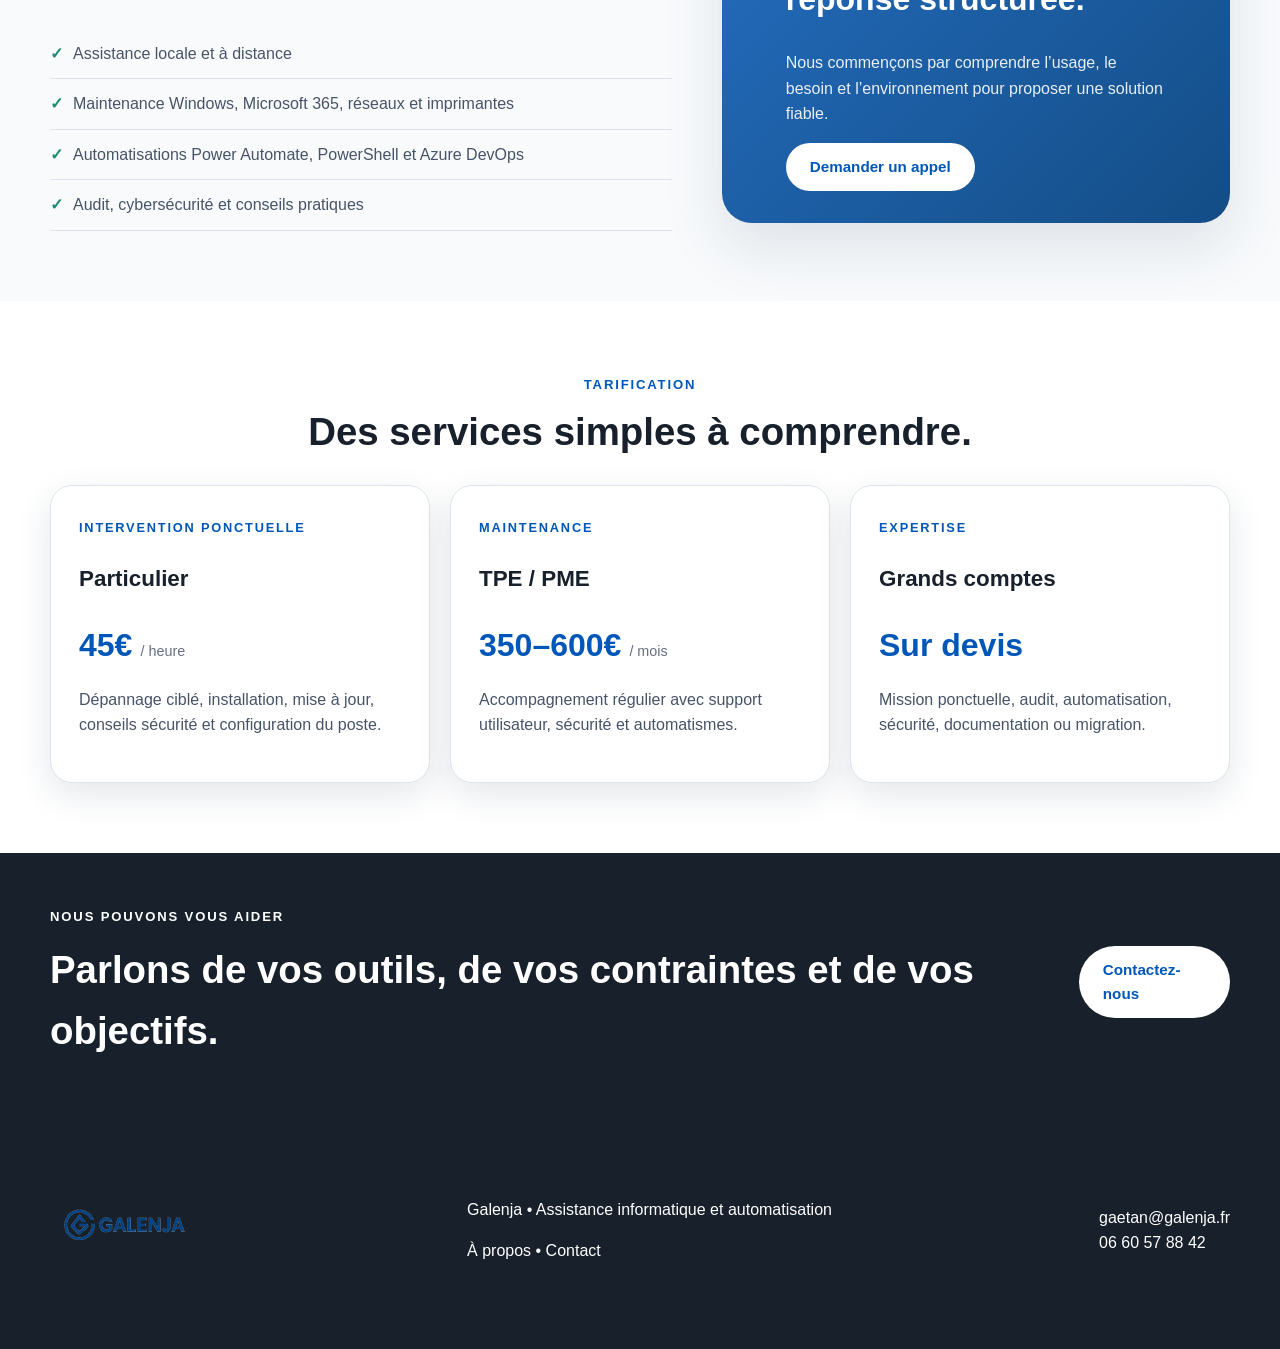
==== commit 487c51df: "update particulier price" ====
--- a/index.html
+++ b/index.html
@@ -48,7 +48,7 @@
         <ul class="check-list">
           <li>Assistance informatique</li>
           <li>Automatisation Microsoft 365</li>
-          <li>Développement web (vitrine, refonte)</li>
+          <li>Expertise IA</li>
           <li>Support locale et à distance</li>
         </ul>
         <a class="btn btn-secondary" href="particuliers.html">Explorer nos offres</a>
@@ -100,10 +100,9 @@
         <p>Galenja travaille sur la stabilité de vos outils, la qualité de vos process et la sécurité de vos usages numériques.</p>
         <ul class="feature-list">
           <li>Assistance locale et à distance</li>
-              <li>Maintenance Windows, Microsoft 365, réseaux et imprimantes</li>
-              <li>Développement web et maintenance de sites</li>
-              <li>Automatisations Power Automate, PowerShell et Azure DevOps</li>
-              <li>Audit, cybersécurité et conseils pratiques</li>
+          <li>Maintenance Windows, Microsoft 365, réseaux et imprimantes</li>
+          <li>Automatisations Power Automate, PowerShell et Azure DevOps</li>
+          <li>Audit, cybersécurité et conseils pratiques</li>
         </ul>
       </div>
       <div class="image-card">
@@ -125,25 +124,19 @@
       </div>
       <div class="pricing-grid">
         <article class="price-card">
-          <span class="price-label">Support & Dépannage</span>
+          <span class="price-label">Intervention ponctuelle</span>
           <h3>Particulier</h3>
-          <div class="price"><span>68€ HT</span><small>/ heure</small></div>
+          <div class="price"><span>45€</span><small>/ heure</small></div>
           <p>Dépannage ciblé, installation, mise à jour, conseils sécurité et configuration du poste.</p>
         </article>
         <article class="price-card">
-          <span class="price-label">Maintenance régulière</span>
+          <span class="price-label">Maintenance</span>
           <h3>TPE / PME</h3>
-          <div class="price"><span>315–540€</span><small>/ mois</small></div>
+          <div class="price"><span>350–600€</span><small>/ mois</small></div>
           <p>Accompagnement régulier avec support utilisateur, sécurité et automatismes.</p>
         </article>
         <article class="price-card">
-          <span class="price-label">Création & Refonte</span>
-          <h3>Développement web</h3>
-          <div class="price"><span>1350–2250€</span><small>HT</small></div>
-          <p>Site vitrine professionnel ou refonte complète. Maintenance incluse les 3 premiers mois.</p>
-        </article>
-        <article class="price-card">
-          <span class="price-label">Expertise spécialisée</span>
+          <span class="price-label">Expertise</span>
           <h3>Grands comptes</h3>
           <div class="price"><span>Sur devis</span></div>
           <p>Mission ponctuelle, audit, automatisation, sécurité, documentation ou migration.</p>
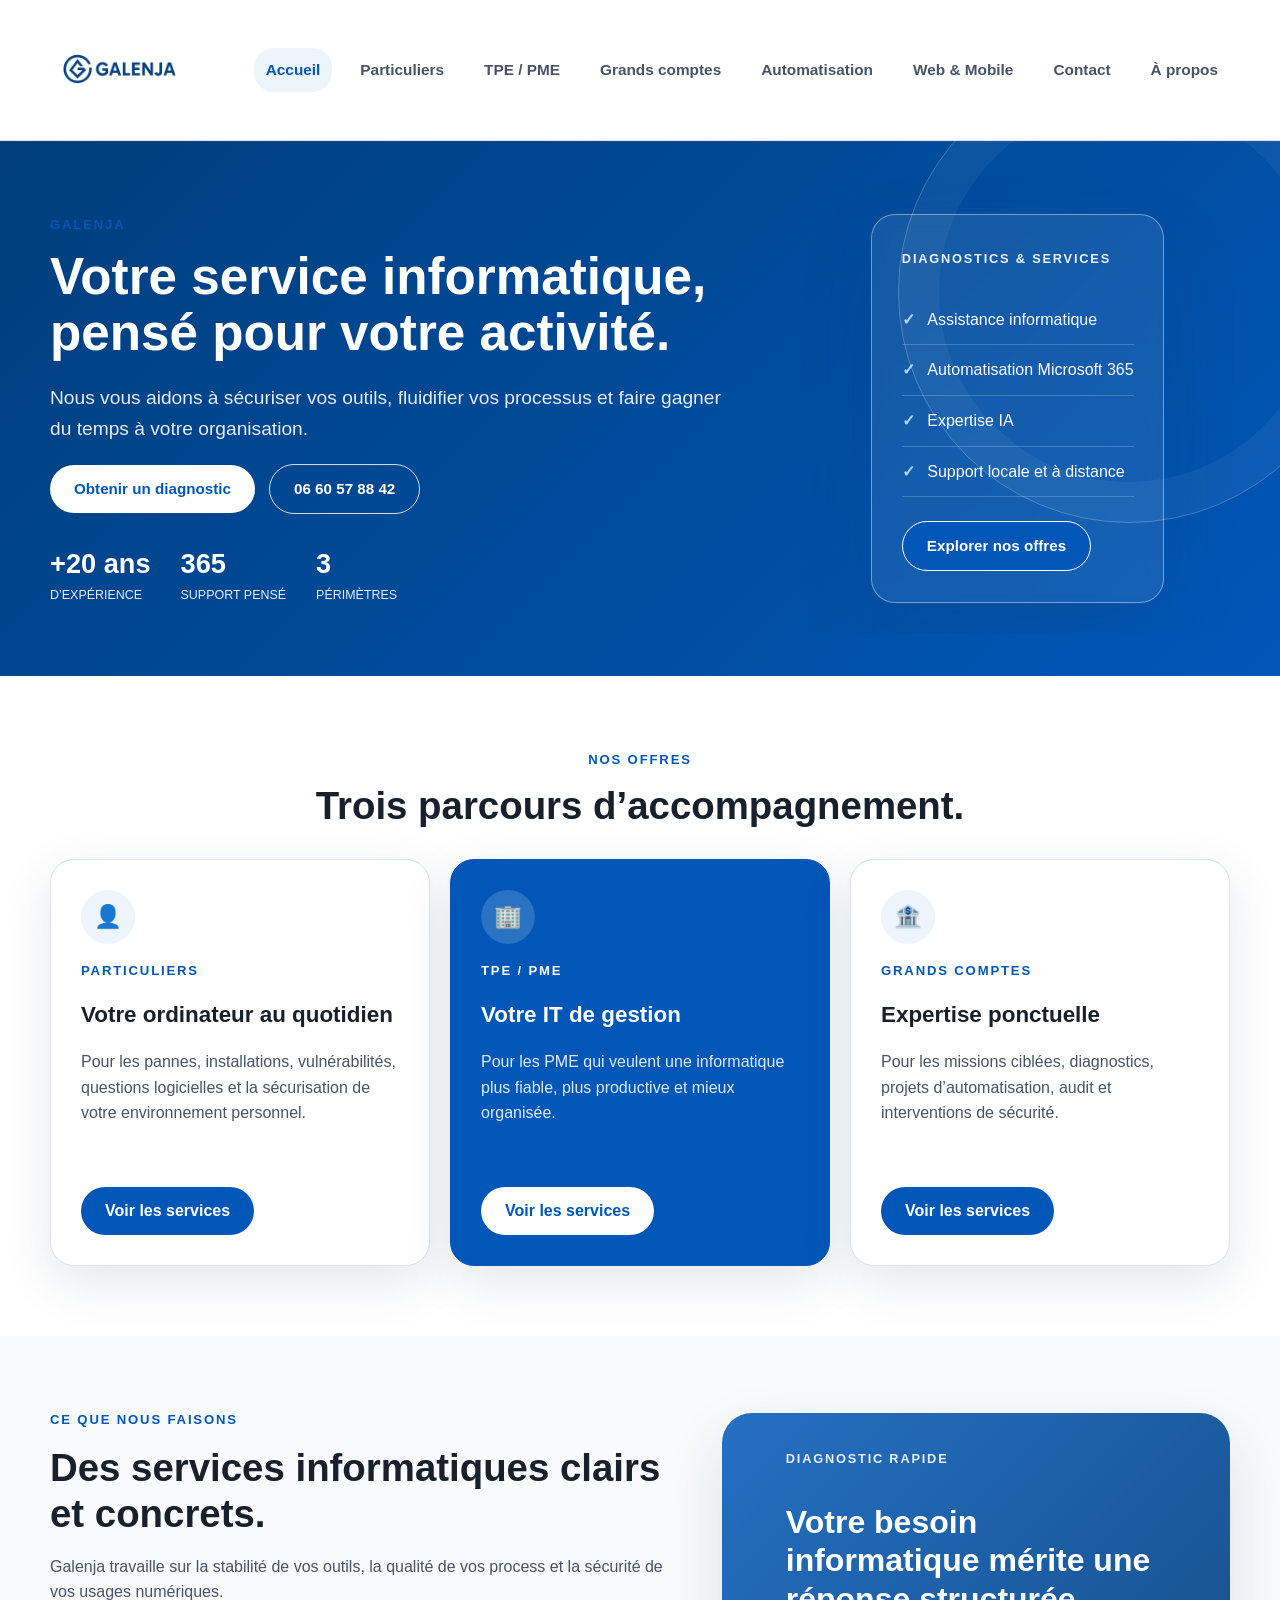
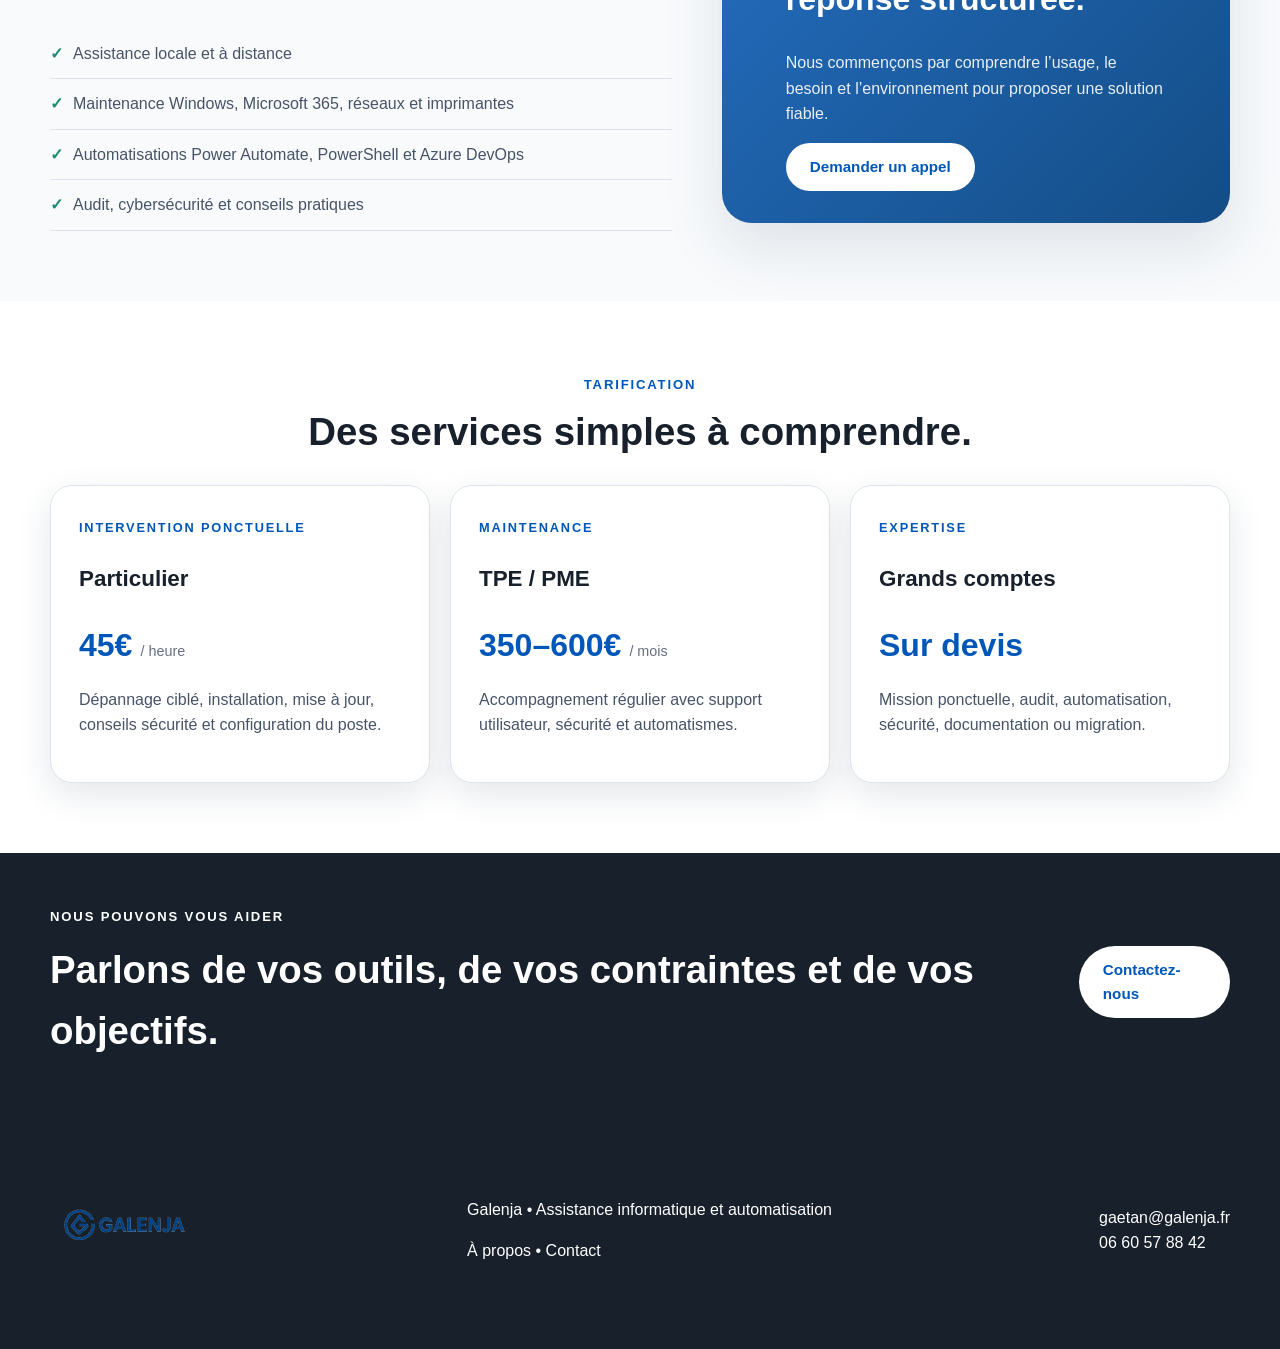
==== commit 6632f954: "Add Meta Pixel loader Co-authored-by: Gaetan-Galenja <254644949+Gaetan-Galenja@users.noreply.github." ====
--- a/index.html
+++ b/index.html
@@ -5,6 +5,7 @@
   <meta name="viewport" content="width=device-width, initial-scale=1"/>
   <meta name="description" content="Galenja accompagne les particuliers, les TPE/PME et les grands comptes avec des services informatiques, sécurité, assistance locale et automatisation Microsoft 365."/>
   <title>Galenja — Services informatiques</title>
+  <script src="assets/js/meta-pixel.js"></script>
   <link rel="stylesheet" href="styles.css"/>
 </head>
 <body>
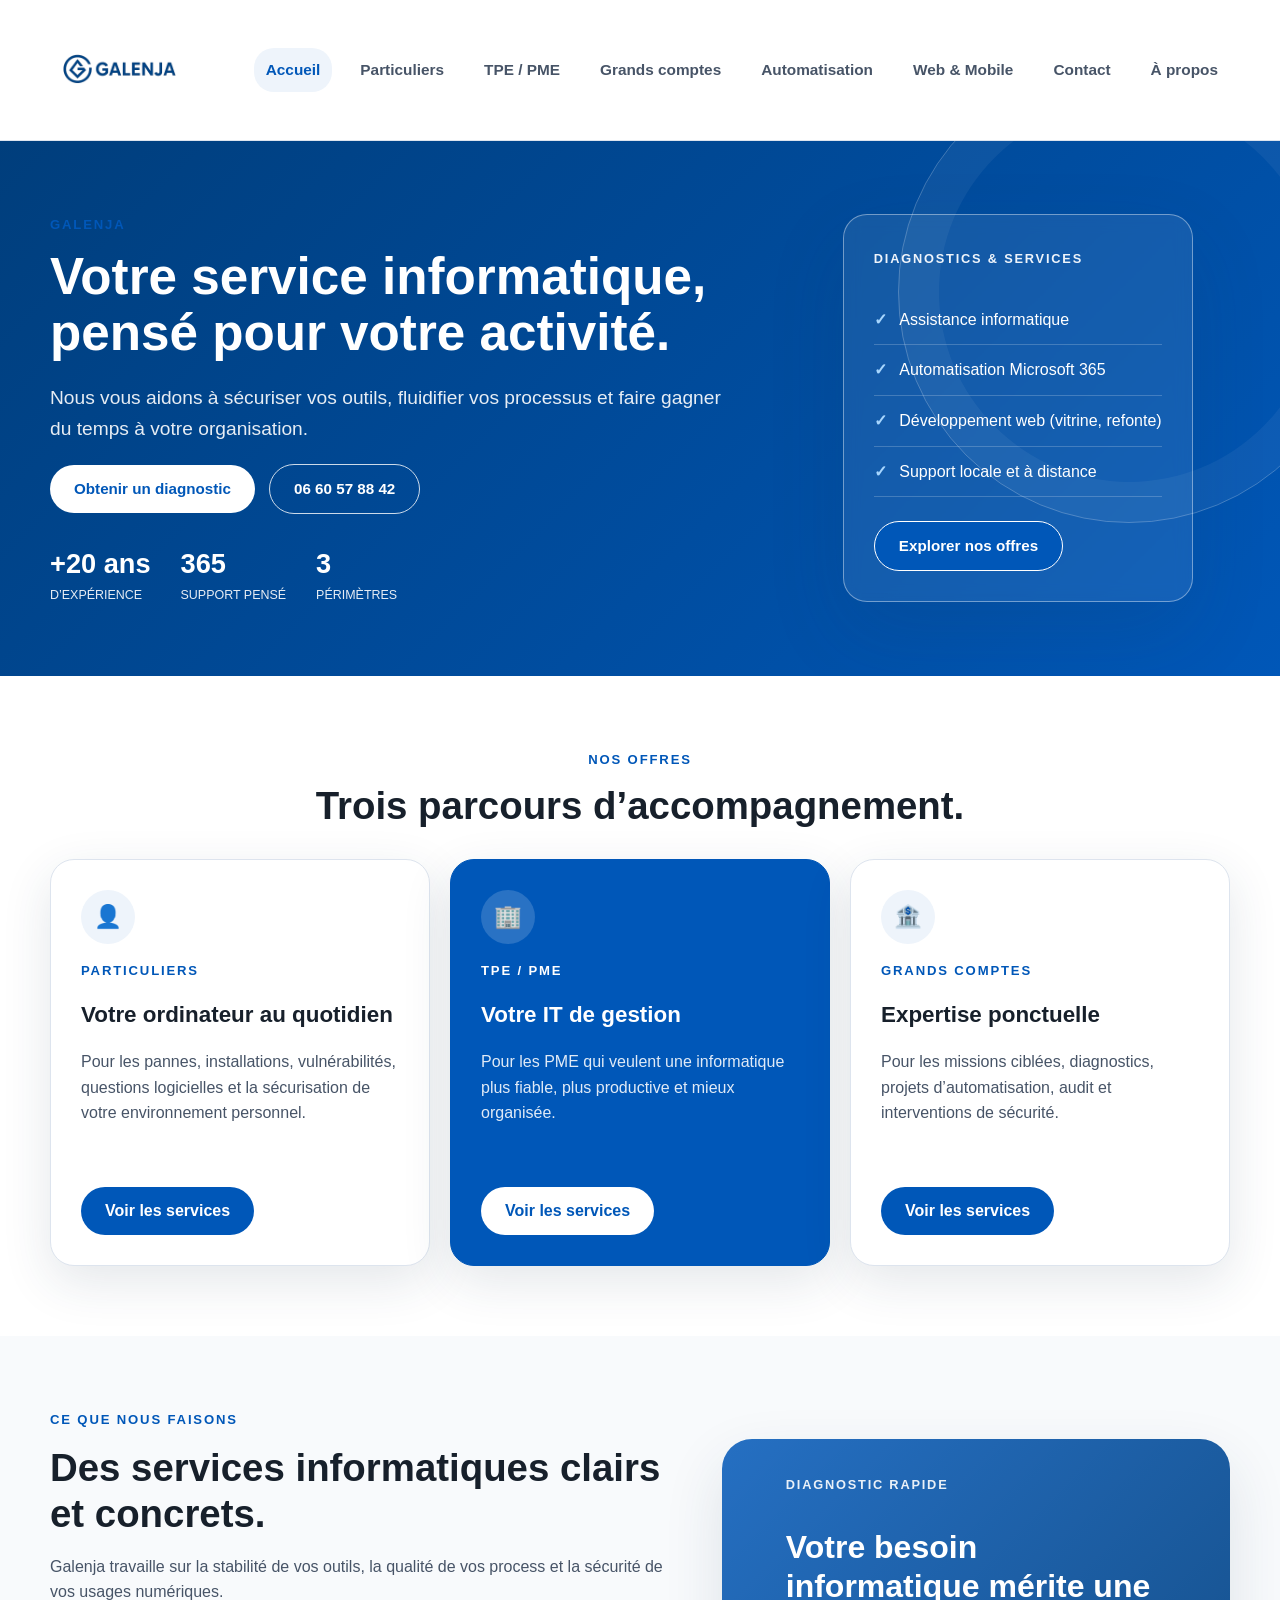
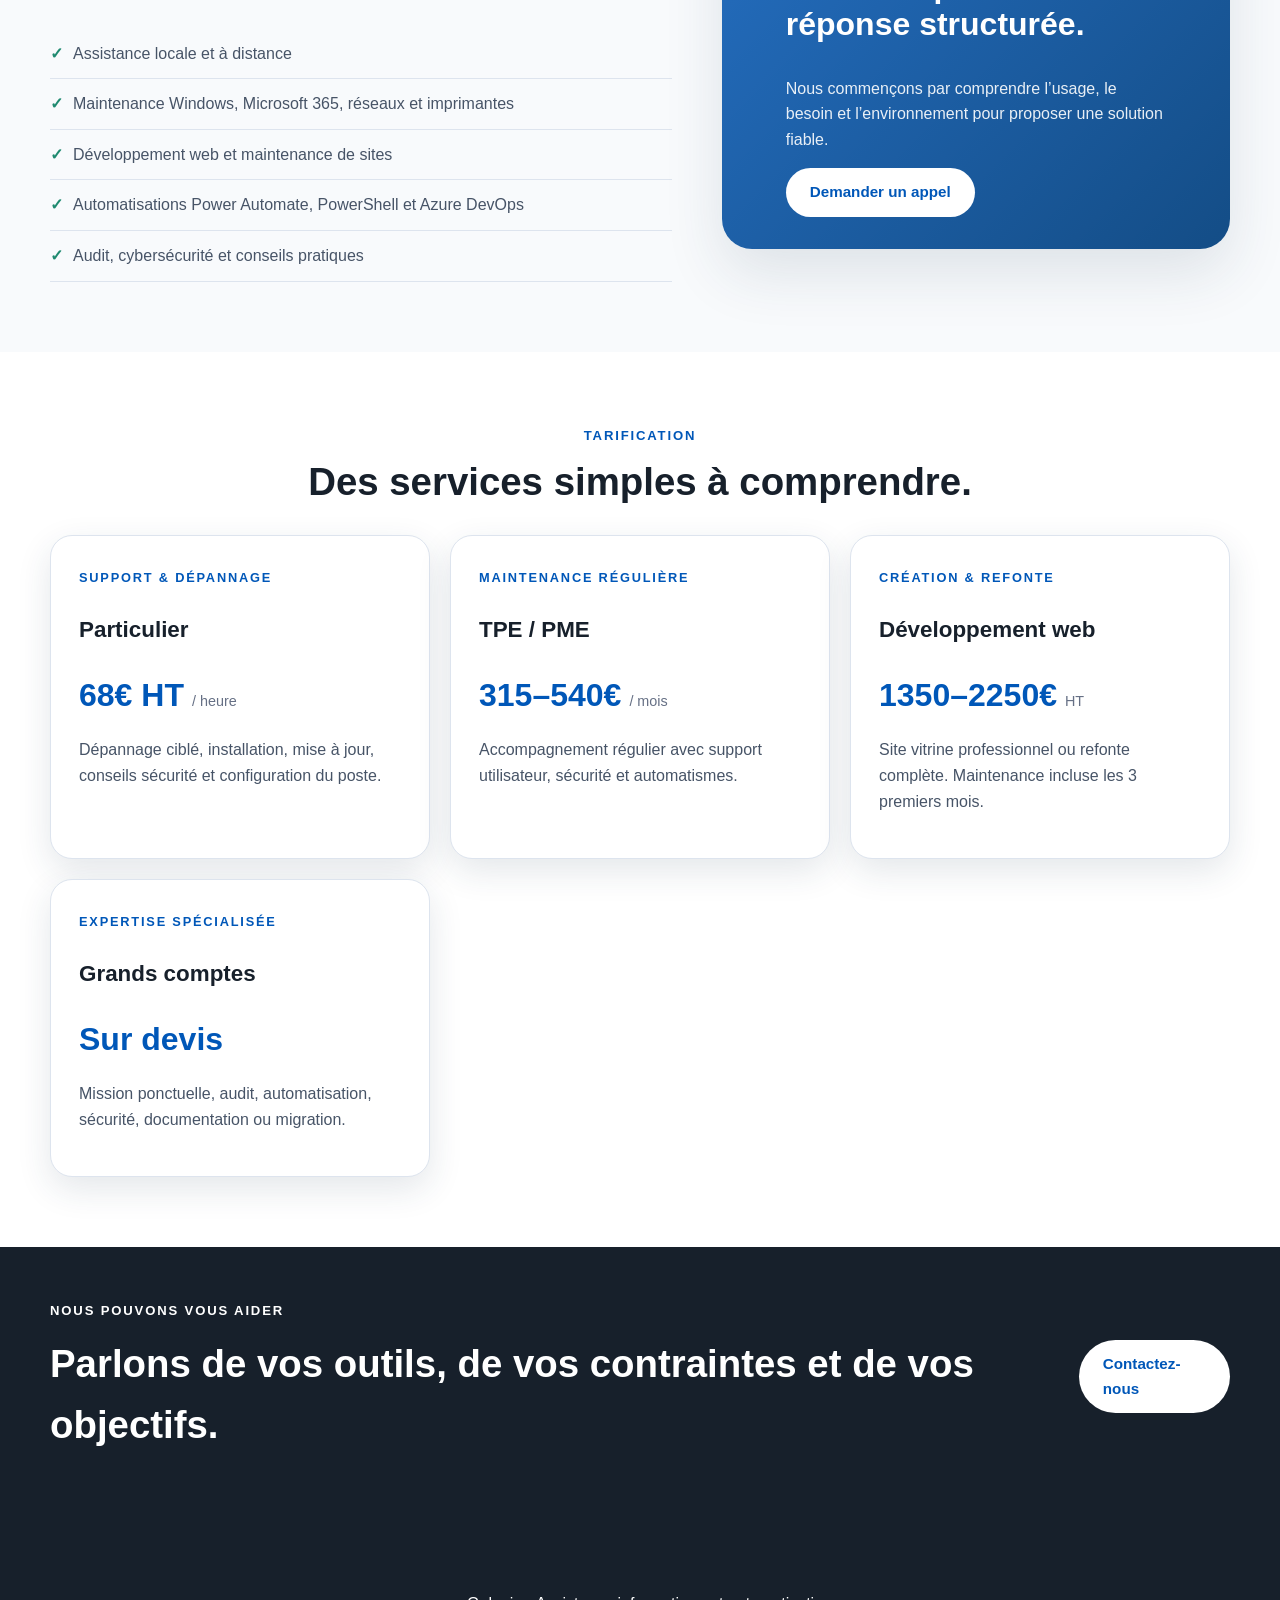
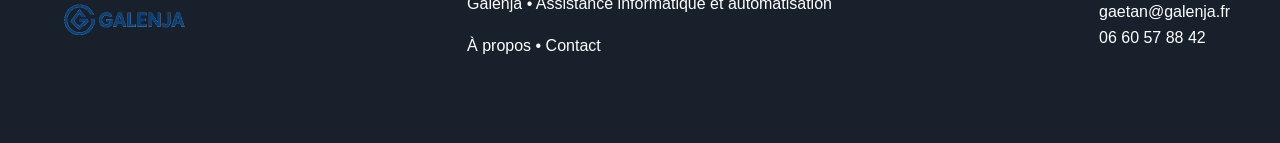
==== commit 12c33351: "Add Meta Pixel tracking to all pages Co-authored-by: Copilot App <223556219+Copilot@users.noreply.gi" ====
--- a/index.html
+++ b/index.html
@@ -3,9 +3,25 @@
 <head>
   <meta charset="utf-8"/>
   <meta name="viewport" content="width=device-width, initial-scale=1"/>
+  <!-- Meta Pixel Code -->
+  <script>
+  !function(f,b,e,v,n,t,s)
+  {if(f.fbq)return;n=f.fbq=function(){n.callMethod?
+  n.callMethod.apply(n,arguments):n.queue.push(arguments)};
+  if(!f._fbq)f._fbq=n;n.push=n;n.loaded=!0;n.version='2.0';
+  n.queue=[];t=b.createElement(e);t.async=!0;
+  t.src=v;s=b.getElementsByTagName(e)[0];
+  s.parentNode.insertBefore(t,s)}(window, document,'script',
+  'https://connect.facebook.net/en_US/fbevents.js');
+  fbq('init', '3352363024974144');
+  fbq('track', 'PageView');
+  </script>
+  <noscript><img height="1" width="1" style="display:none"
+  src="https://www.facebook.com/tr?id=3352363024974144&ev=PageView&noscript=1"
+  /></noscript>
+  <!-- End Meta Pixel Code -->
   <meta name="description" content="Galenja accompagne les particuliers, les TPE/PME et les grands comptes avec des services informatiques, sécurité, assistance locale et automatisation Microsoft 365."/>
   <title>Galenja — Services informatiques</title>
-  <script src="assets/js/meta-pixel.js"></script>
   <link rel="stylesheet" href="styles.css"/>
 </head>
 <body>
@@ -49,7 +65,7 @@
         <ul class="check-list">
           <li>Assistance informatique</li>
           <li>Automatisation Microsoft 365</li>
-          <li>Expertise IA</li>
+          <li>Développement web (vitrine, refonte)</li>
           <li>Support locale et à distance</li>
         </ul>
         <a class="btn btn-secondary" href="particuliers.html">Explorer nos offres</a>
@@ -101,9 +117,10 @@
         <p>Galenja travaille sur la stabilité de vos outils, la qualité de vos process et la sécurité de vos usages numériques.</p>
         <ul class="feature-list">
           <li>Assistance locale et à distance</li>
-          <li>Maintenance Windows, Microsoft 365, réseaux et imprimantes</li>
-          <li>Automatisations Power Automate, PowerShell et Azure DevOps</li>
-          <li>Audit, cybersécurité et conseils pratiques</li>
+              <li>Maintenance Windows, Microsoft 365, réseaux et imprimantes</li>
+              <li>Développement web et maintenance de sites</li>
+              <li>Automatisations Power Automate, PowerShell et Azure DevOps</li>
+              <li>Audit, cybersécurité et conseils pratiques</li>
         </ul>
       </div>
       <div class="image-card">
@@ -125,19 +142,25 @@
       </div>
       <div class="pricing-grid">
         <article class="price-card">
-          <span class="price-label">Intervention ponctuelle</span>
+          <span class="price-label">Support & Dépannage</span>
           <h3>Particulier</h3>
-          <div class="price"><span>45€</span><small>/ heure</small></div>
+          <div class="price"><span>68€ HT</span><small>/ heure</small></div>
           <p>Dépannage ciblé, installation, mise à jour, conseils sécurité et configuration du poste.</p>
         </article>
         <article class="price-card">
-          <span class="price-label">Maintenance</span>
+          <span class="price-label">Maintenance régulière</span>
           <h3>TPE / PME</h3>
-          <div class="price"><span>350–600€</span><small>/ mois</small></div>
+          <div class="price"><span>315–540€</span><small>/ mois</small></div>
           <p>Accompagnement régulier avec support utilisateur, sécurité et automatismes.</p>
         </article>
         <article class="price-card">
-          <span class="price-label">Expertise</span>
+          <span class="price-label">Création & Refonte</span>
+          <h3>Développement web</h3>
+          <div class="price"><span>1350–2250€</span><small>HT</small></div>
+          <p>Site vitrine professionnel ou refonte complète. Maintenance incluse les 3 premiers mois.</p>
+        </article>
+        <article class="price-card">
+          <span class="price-label">Expertise spécialisée</span>
           <h3>Grands comptes</h3>
           <div class="price"><span>Sur devis</span></div>
           <p>Mission ponctuelle, audit, automatisation, sécurité, documentation ou migration.</p>
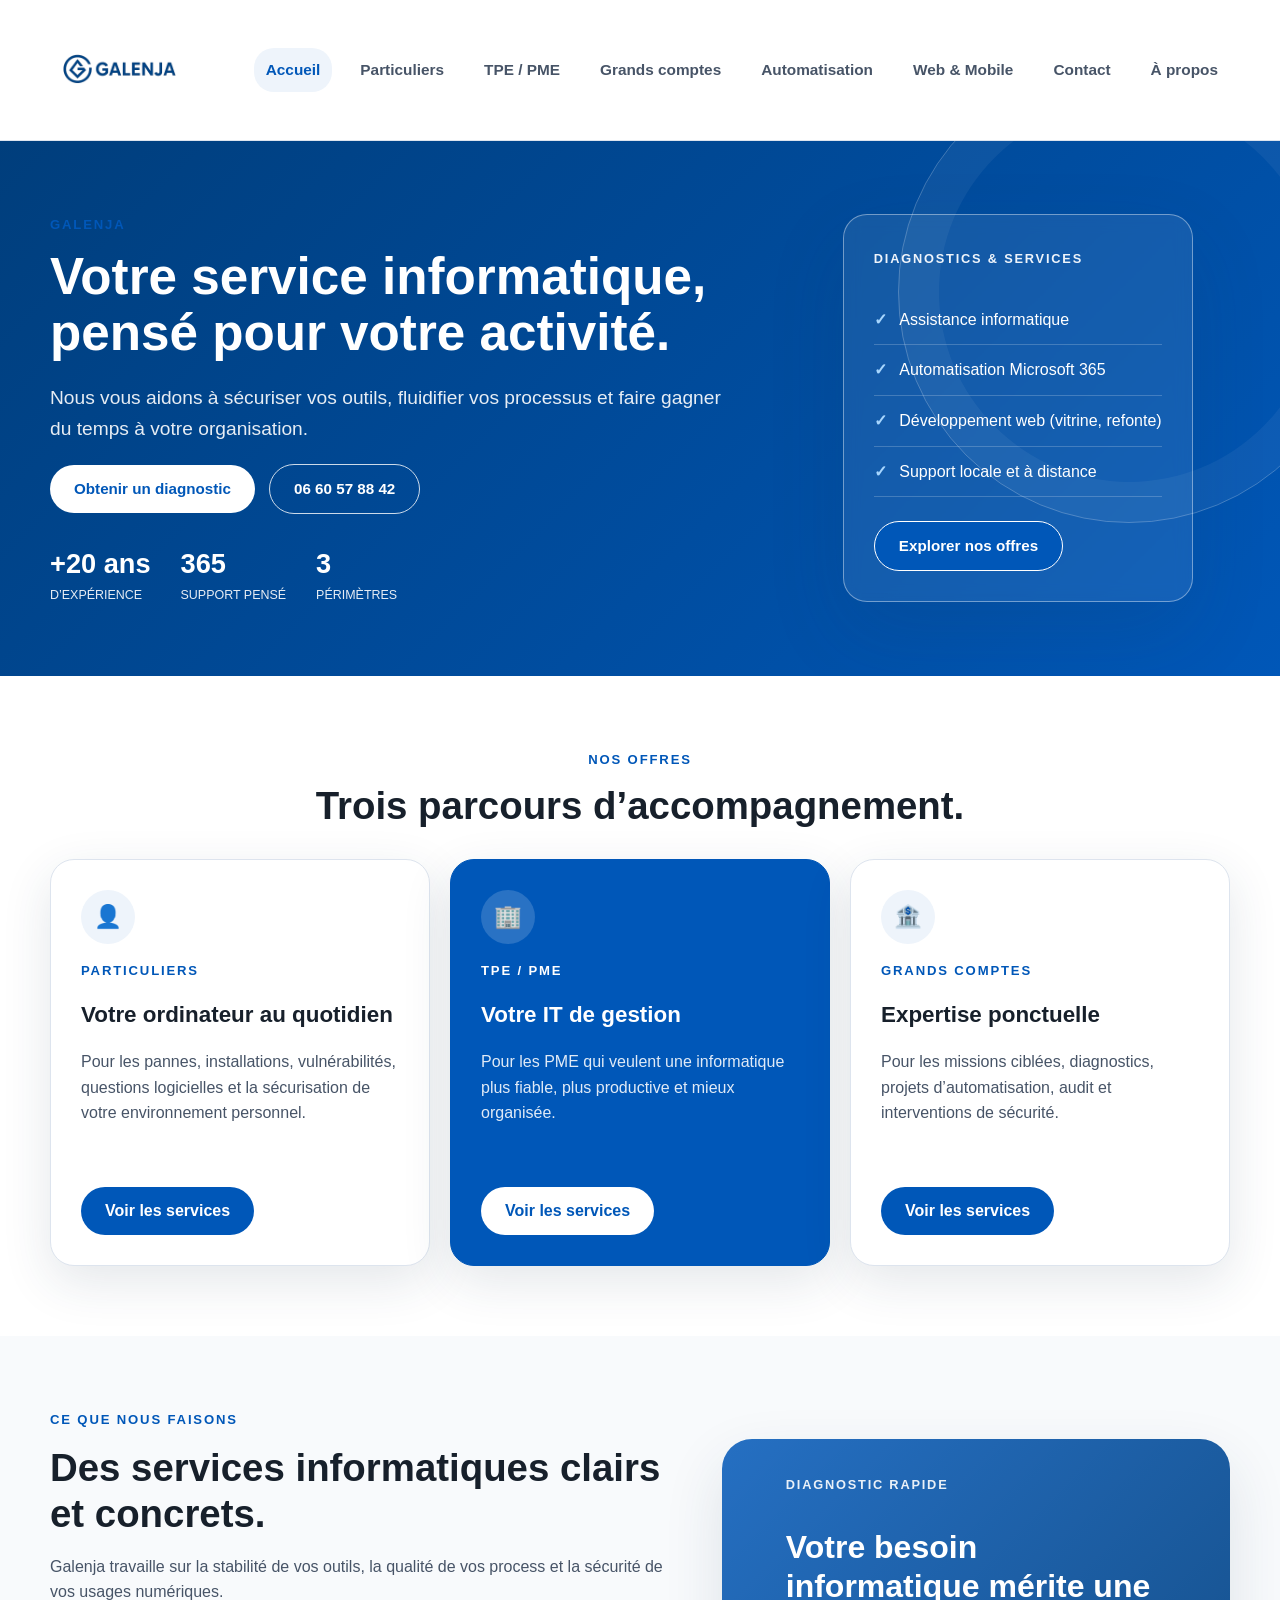
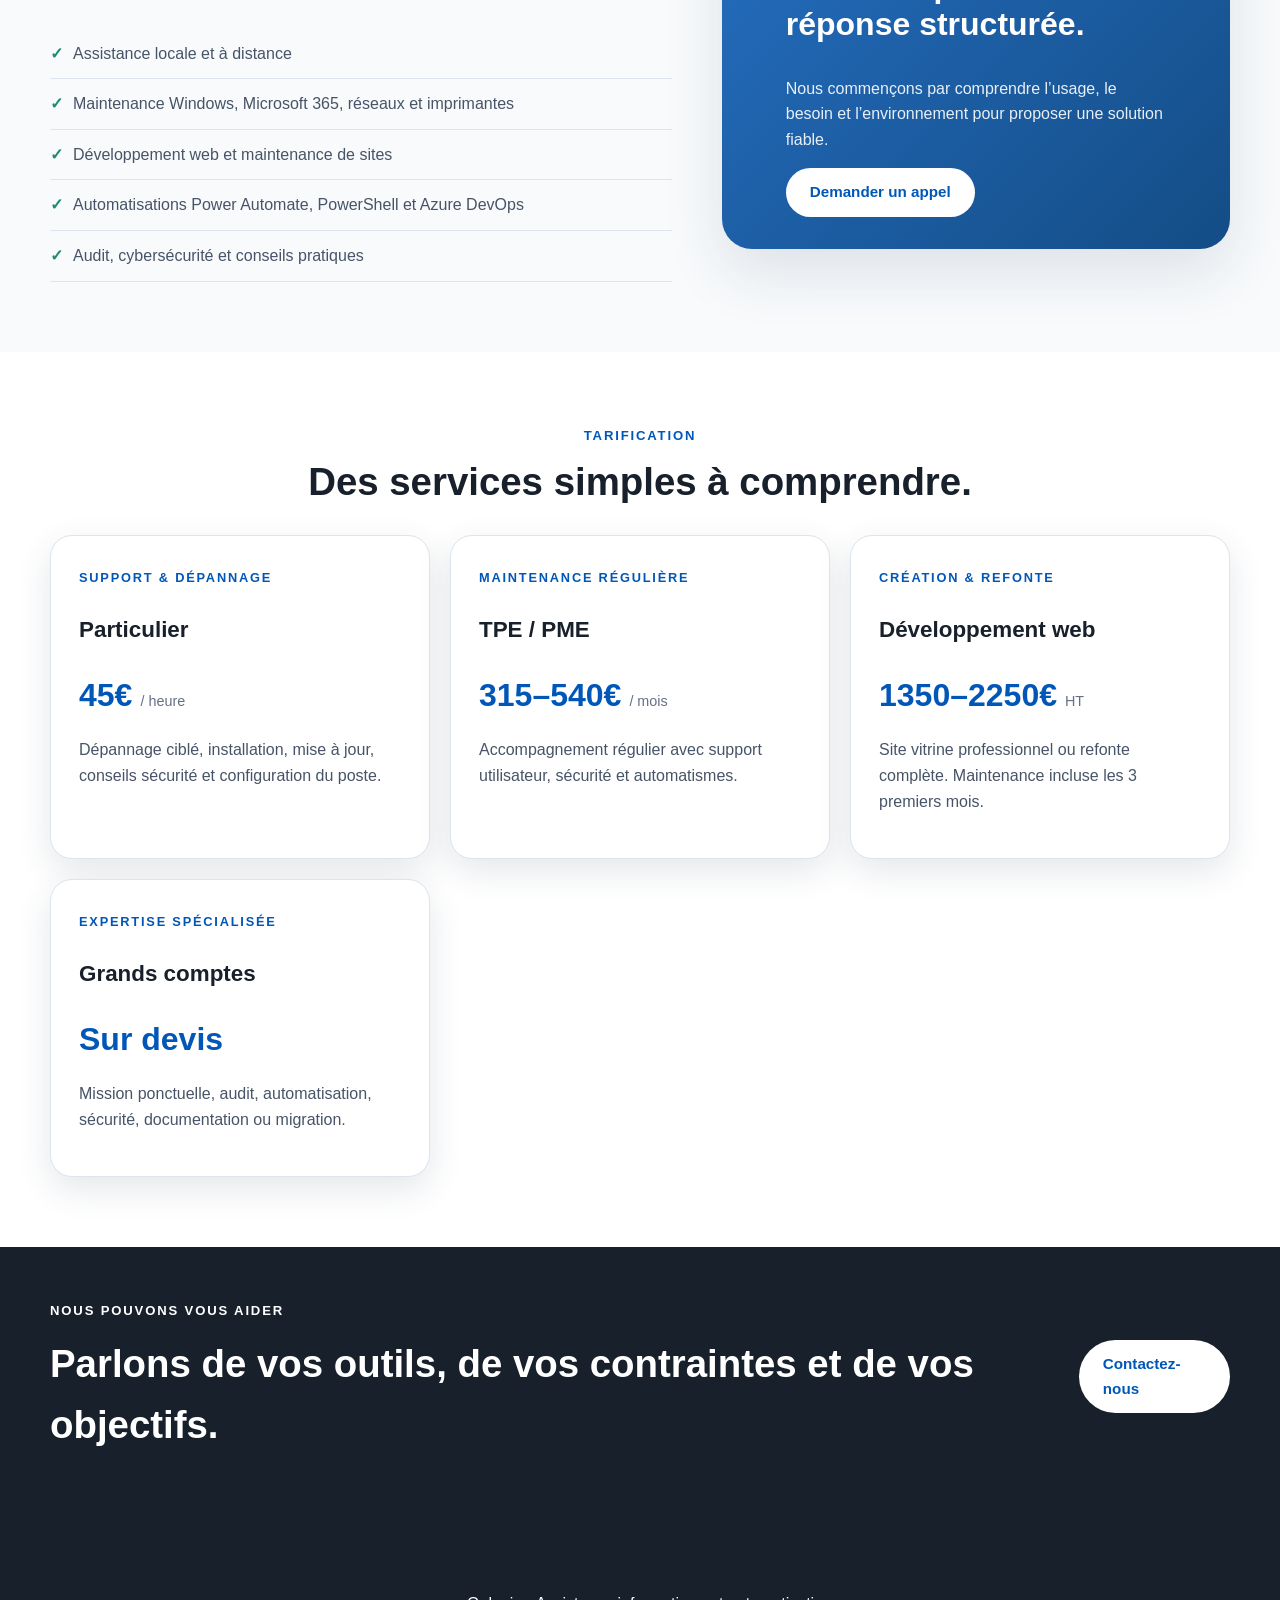
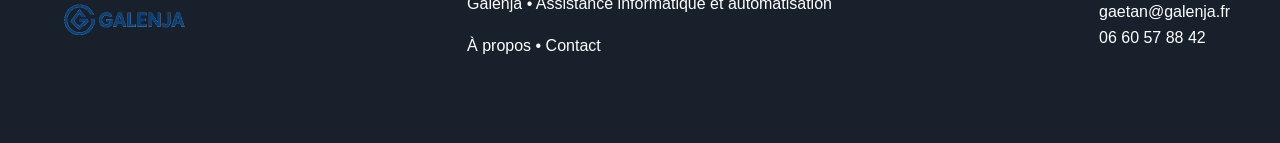
==== commit 5295ecbd: "Merge remote-tracking branch 'origin/main' into add-web-development # Conflicts: #	index.html #	part" ====
--- a/index.html
+++ b/index.html
@@ -144,7 +144,7 @@
         <article class="price-card">
           <span class="price-label">Support & Dépannage</span>
           <h3>Particulier</h3>
-          <div class="price"><span>68€ HT</span><small>/ heure</small></div>
+          <div class="price"><span>45€</span><small>/ heure</small></div>
           <p>Dépannage ciblé, installation, mise à jour, conseils sécurité et configuration du poste.</p>
         </article>
         <article class="price-card">
